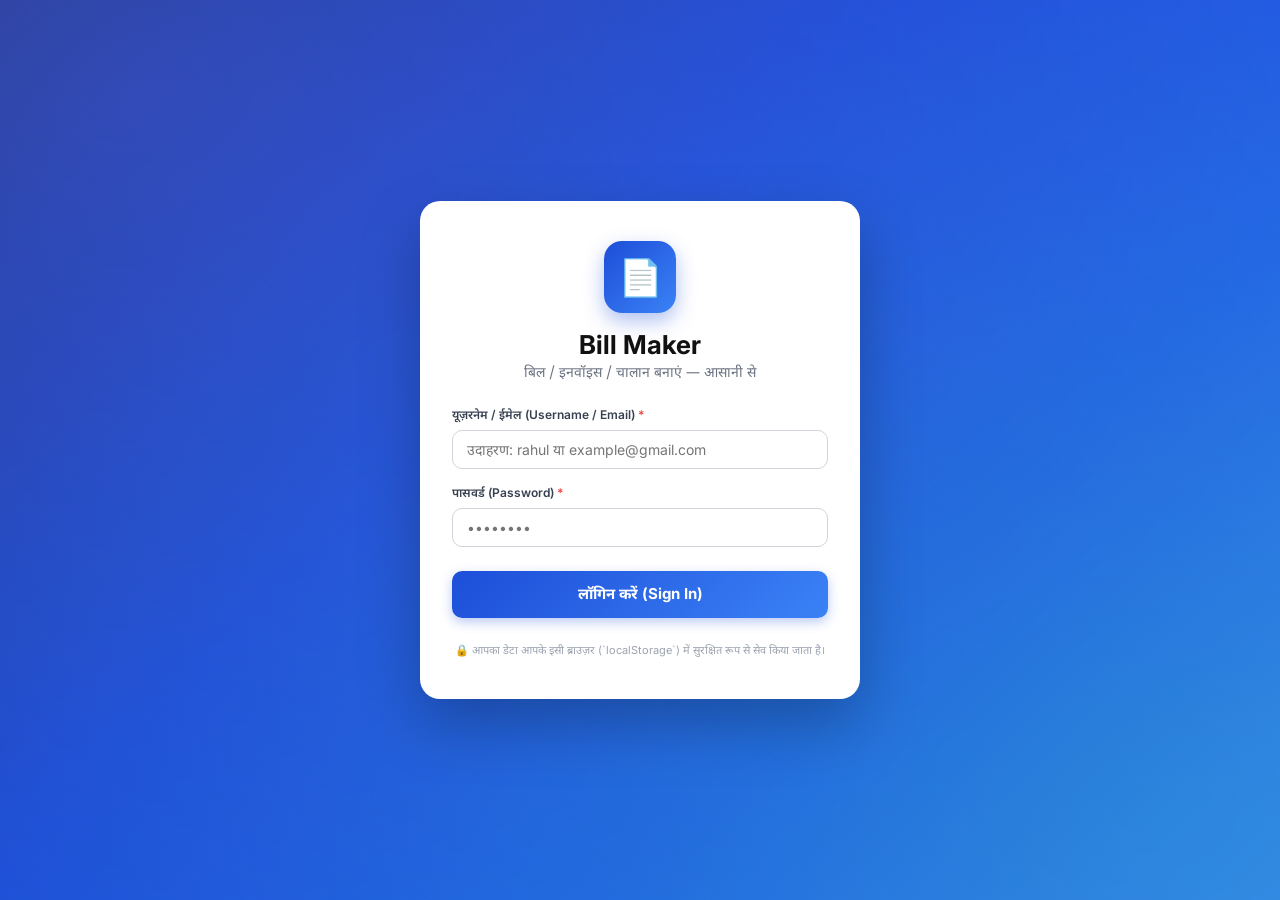
==== index.html @ 34732f7e "Add files via upload" ====
﻿<!DOCTYPE html>
<html lang="hi">
<head>
  <meta charset="UTF-8">
  <meta name="viewport" content="width=device-width, initial-scale=1.0">
  <title>Bill Maker - बिल बनाएं</title>
  <link rel="preconnect" href="https://fonts.googleapis.com">
  <link rel="preconnect" href="https://fonts.gstatic.com" crossorigin>
  <link href="https://fonts.googleapis.com/css2?family=Noto+Sans+Devanagari:wght@400;500;600;700&family=Inter:wght@400;500;600;700&display=swap" rel="stylesheet">
  <link rel="stylesheet" href="style.css">
  <style id="dynamicTemplatesCss"></style>
  <!-- Local Authentication Mode -->
</head>
<body>

  <!-- Auth loading screen (shown while checking login state) -->
  <div id="authOverlay" style="position:fixed;inset:0;background:#fff;display:flex;flex-direction:column;align-items:center;justify-content:center;z-index:9999;gap:16px">
    <div style="font-size:48px">📄</div>
    <div style="font-size:18px;font-weight:700;color:#1d4ed8">Bill Maker</div>
    <div style="width:36px;height:36px;border:3px solid #bfdbfe;border-top-color:#1d4ed8;border-radius:50%;animation:spin 0.8s linear infinite"></div>
    <div style="font-size:13px;color:#6b7280">लोगिन जाँच हो रही है...</div>
    <style>@keyframes spin{to{transform:rotate(360deg)}}</style>
  </div>

  <!-- ===== TOP HEADER ===== -->
  <header class="app-header">
    <div class="header-left">
      <div class="app-logo">📄</div>
      <div>
        <div class="app-title">Bill Maker</div>
        <div class="app-subtitle">बिल / चालान बनाएं</div>
      </div>
    </div>
    <div class="header-right">
      <!-- User info (hidden until logged in) -->
      <div class="user-info" id="userInfo" style="display:none">
        <div id="userAvatarPlaceholder" style="width: 32px; height: 32px; border-radius: 50%; background: #bfdbfe; color: #1d4ed8; display: flex; align-items: center; justify-content: center; font-weight: 700; font-size: 14px; margin-right: 8px;">👤</div>
        <img class="user-avatar" id="userAvatar" src="" alt="" style="display:none">
        <div class="user-details">
          <div class="user-name" id="userName"></div>
          <div class="user-email" id="userEmail"></div>
        </div>
      </div>
      <!-- Back to Dashboard -->
      <a href="dashboard.html" class="btn-dashboard" style="text-decoration:none; display:inline-flex; align-items:center; gap:6px;">📁 Saved Bills</a>
      <a href="profile.html" class="btn-dashboard" style="text-decoration:none; display:inline-flex; align-items:center; gap:6px;">⚙️ Profile Settings</a>
      <button class="btn-print" id="btnPrint">
        🖨️ Print / प्रिंट करें
      </button>
      <button class="btn-new" id="btnNewBill">
        ➕ New Bill
      </button>
      <button class="btn-logout" id="btnLogout" style="display:none" title="Logout">
        🚪 Logout
      </button>
    </div>
  </header>

  <!-- ===== MAIN LAYOUT ===== -->
  <div class="app-layout">

    <!-- LEFT PANEL: FORM -->
    <div class="form-panel">

      <!-- TAB BUTTONS -->
      <div class="tab-bar">
        <button class="tab-btn active" data-tab="tab-bill">📋 Bill Info</button>
        <button class="tab-btn" data-tab="tab-items">🛒 Items / सामान</button>
        <button class="tab-btn" data-tab="tab-charges">💰 Charges</button>
        <button class="tab-btn" data-tab="tab-history">📁 इतिहास (History)</button>
        <button class="tab-btn" data-tab="tab-settings">⚙️ Settings</button>
        <button class="tab-btn" data-tab="tab-templates">🎨 Templates</button>
      </div>

      <!-- ─── TAB 1: BILL INFO ─── -->
      <div class="tab-content active" id="tab-bill">

        <div class="section-card">
          <div class="section-title">🏪 दुकान / व्यापार की जानकारी <small>(आपकी दुकान)</small></div>
          <div class="field-group">
            <label>दुकान का नाम <span class="req">*</span></label>
            <input type="text" id="profBusinessName" placeholder="जैसे: S.V.K.B. किराना स्टोर">
          </div>
          <div class="field-row">
            <div class="field-group">
              <label>मोबाइल नंबर</label>
              <input type="tel" id="profPhone" placeholder="9876543210">
            </div>
            <div class="field-group">
              <label>GSTIN (वैकल्पिक)</label>
              <input type="text" id="profGSTIN" placeholder="09AAAAA0000A1Z5">
            </div>
          </div>
          <div class="field-group">
            <label>पता</label>
            <input type="text" id="profAddress" placeholder="जैसे: गल्ला मंडी, गोरखपुर">
          </div>
          <div class="field-group">
            <label>शीर्षक (ऊपर छपेगा)</label>
            <input type="text" id="profReligiousHeader" placeholder="जैसे: || श्री गणेशाय नमः ||">
          </div>
        </div>

        <div class="section-card">
          <div class="section-title">🧾 बिल की जानकारी</div>

          <div class="field-row">
            <div class="field-group">
              <label>बिल नंबर</label>
              <input type="text" id="metaInvoiceNo" placeholder="जैसे: 105">
            </div>
            <div class="field-group">
              <label>दिनांक</label>
              <input type="date" id="metaDate">
            </div>
          </div>

          <div class="field-group">
            <label>बिल का प्रकार</label>
            <div class="toggle-group">
              <label class="toggle-opt">
                <input type="radio" name="billType" value="estimate" checked>
                <span>📋 Estimate / पक्का बिल</span>
              </label>
              <label class="toggle-opt">
                <input type="radio" name="billType" value="challan">
                <span>🚚 Challan / चालान</span>
              </label>
            </div>
          </div>

          <div class="field-row">
            <div class="field-group">
              <label>कागज़ का साइज़</label>
              <select id="layoutPageSize">
                <option value="A4">A4 (पूरा पेज)</option>
                <option value="A5-Portrait">A4/2 (आधा पेज / A5)</option>
                <option value="A5-Landscape">A5 आड़ा (Landscape)</option>
              </select>
            </div>
            <div class="field-group">
              <label>गाड़ी / रूट (वैकल्पिक)</label>
              <input type="text" id="metaVehicleInfo" placeholder="जैसे: रामकुमार 407">
            </div>
          </div>
        </div>

        <div class="section-card">
          <div class="section-title">👤 खरीदार की जानकारी</div>
          <div class="field-group">
            <label>दुकान / ग्राहक का नाम <span class="req">*</span></label>
            <input type="text" id="metaReceiverName" placeholder="जैसे: प्रिया किराना स्टोर, देवरी">
          </div>
          <div class="field-group">
            <label>पता</label>
            <input type="text" id="metaReceiverAddress" placeholder="जैसे: देवरी चौराहा, गोरखपुर">
          </div>
        </div>

      </div>

      <!-- ─── TAB 2: ITEMS ─── -->
      <div class="tab-content" id="tab-items">
        <div class="section-card no-pad">
          <div class="items-toolbar">
            <span class="section-title" style="margin:0">🛒 सामान की सूची</span>
            <div style="display:flex;gap:8px">
              <button class="btn-add" id="btnAddRow">+ जोड़ें</button>
              <button class="btn-clear" id="btnClearItems">🗑️ सब हटाएं</button>
            </div>
          </div>

          <!-- Items Table -->
          <div class="items-scroll">
            <table class="items-ctrl-table">
              <thead>
                <tr>
                  <th>#</th>
                  <th>सामान का नाम (Item Name)</th>
                  <th>मात्रा (Qty)</th>
                  <th>यूनिट (Unit)</th>
                  <th>दर / रेट (₹)</th>
                  <th>छूट (Discount)</th>
                  <th>राशि (Amount)</th>
                  <th></th>
                </tr>
              </thead>
              <tbody id="itemsBody">
                <!-- rows here -->
              </tbody>
            </table>
          </div>

          <div class="overflow-alert" id="overflowAlert" style="display:none">
            ⚠️ बहुत सारे items हैं — print करने पर अगले page पर जा सकते हैं।
          </div>
        </div>

        <!-- Live subtotal bar -->
        <div class="live-total-bar">
          <span>कुल योग:</span>
          <strong id="liveSubtotal">₹ 0.00</strong>
        </div>
      </div>

      <!-- ─── TAB 3: CHARGES ─── -->
      <div class="tab-content" id="tab-charges">
        <div class="section-card">
          <div class="section-title">➕ अतिरिक्त खर्च</div>
          <div class="field-row">
            <div class="field-group">
              <label>&#x928;&#x917; (Nag) &mdash; &#x915;&#x93F;&#x924;&#x928;&#x947; &#x928;&#x917;?</label>
              <input type="number" id="calcHammaliNag" min="0" value="0" placeholder="10" step="1" oninput="S.charges.hammaliNag=parseFloat(this.value)||0;recalcAndUpdate()">
            </div>
            <div class="field-group">
              <label>&#x20B9; &#x92A;&#x94D;&#x930;&#x924;&#x93F; &#x928;&#x917; (Rate/Nag)</label>
              <input type="number" id="calcHammaliRate" min="0" value="0" placeholder="5" step="0.5" oninput="S.charges.hammaliRate=parseFloat(this.value)||0;recalcAndUpdate()">
            </div>
          </div>
          <div id="hammaliFormula" style="margin:6px 0 10px;padding:8px 14px;background:linear-gradient(135deg,#fef3c7,#fde68a);border:1.5px solid #f59e0b;border-radius:8px;font-size:13px;font-weight:700;color:#92400e;display:none">
            <span id="hammaliFormulaText">0 nag &times; &#x20B9;0 = &#x20B9;0</span>
            <span style="margin-left:8px;font-size:10px;font-weight:400;color:#78350f">(&#x915;&#x941;&#x932; &#x92E;&#x947;&#x902; &#x91C;&#x941;&#x921;&#x93C;&#x947;&#x917;&#x93E;)</span>
          </div>
          <div class="field-row">
            <div class="field-group">
              <label>&#x92C;&#x94B;&#x930;&#x93E; / &#x92C;&#x94B;&#x930;&#x940; &#x91A;&#x93E;&#x930;&#x94D;&#x91C; (&#x20B9;)</label>
              <input type="number" id="calcBori" min="0" value="0" placeholder="0">
            </div>
            <div class="field-group"></div>
          </div>
          <input type="hidden" id="calcHammali" value="0">
          <div class="field-row">
            <div class="field-group">
              <label>GST (%)</label>
              <select id="calcTaxGST">
                <option value="0">कोई नहीं (0%)</option>
                <option value="5">GST 5%</option>
                <option value="12">GST 12%</option>
                <option value="18">GST 18%</option>
              </select>
            </div>
            <div class="field-group">
              <label>अग्रिम / जमा (₹)</label>
              <input type="number" id="calcAdvance" min="0" value="0" placeholder="0">
            </div>
          </div>
        </div>

        <!-- Summary card -->
        <div class="summary-card">
          <div class="summary-title">📊 हिसाब का सारांश</div>
          <div class="summary-row"><span>सामान का योग</span><span id="sumSubtotal">₹ 0.00</span></div>
          <div class="summary-row" id="sumBoriRow"><span>बोरा चार्ज</span><span id="sumBori">₹ 0.00</span></div>
          <div class="summary-row" id="sumGstRow"><span>GST (<span id="sumGstPct">0</span>%)</span><span id="sumGst">₹ 0.00</span></div>
          <div class="summary-row text-red" id="sumAdvanceRow"><span>(-) अग्रिम</span><span id="sumAdvance">₹ 0.00</span></div>
          <div class="summary-divider"></div>
          <div class="summary-row grand"><span>कुल देय राशि</span><span id="sumNet">₹ 0.00</span></div>
          <!-- Hammali shown separately as note -->
          <div class="summary-row" id="sumHammaliRow" style="color:#d97706;font-weight:600">
            <span>&#x2696;&#xFE0F; &#x939;&#x92E;&#x94D;&#x92E;&#x93E;&#x932;&#x940; (<span id="sumHammaliNag">0</span> nag &times; &#x20B9;<span id="sumHammaliRateDisplay">0</span>)</span>
            <span id="sumHammali">&#x20B9; 0.00</span>
          </div>
        </div>

        <div class="section-card" style="margin-top:16px">
          <div class="section-title">📝 शर्तें व नियम</div>
          <div class="field-group">
            <textarea id="profTerms" rows="3" placeholder="जैसे: पेमेंट 20 दिन में करें। इसके बाद 2% ब्याज लगेगा।"></textarea>
          </div>
        </div>

        <div class="action-btns">
          <button class="btn-export" id="btnExport">💾 Save (JSON)</button>
          <button class="btn-import" id="btnImport">📂 Load (JSON)</button>
          <input type="file" id="importFile" accept=".json" style="display:none">
        </div>
      </div>

      <!-- ─── TAB 4: BILL HISTORY ─── -->
      <div class="tab-content" id="tab-history">
        <div class="section-card" style="padding:0;overflow:hidden">
          <div class="items-toolbar">
            <span class="section-title" style="margin:0">📁 सहेजे गए बिल (Saved Bills)</span>
            <button class="btn-add" id="btnRefreshHistory" style="background:#6b7280">🔄 अपडेट</button>
          </div>
          <!-- Search by shop name -->
          <div style="padding:10px 16px;border-bottom:1px solid #f0f0f0">
            <input type="text" id="historySearch" placeholder="🔍 दुकान का नाम से ढूंढें..." style="width:100%;padding:8px 12px;border:1px solid #e5e7eb;border-radius:8px;font-size:13px">
          </div>
          <!-- Records list -->
          <div id="historyList" style="max-height:500px;overflow-y:auto;padding:8px 0">
            <div class="history-empty" id="historyEmpty">
              <div style="text-align:center;padding:40px 20px;color:#9ca3af">
                <div style="font-size:40px;margin-bottom:12px">📂</div>
                <div style="font-weight:600;margin-bottom:6px">अभी कोई बिल सेव नहीं हुआ</div>
                <div style="font-size:12px">Print करने पर बिल अतओमैटिक सेव होगा</div>
              </div>
            </div>
          </div>
        </div>


      </div>

      <!-- ─── TAB 5: SETTINGS ─── -->
      <div class="tab-content" id="tab-settings">
        <div class="section-card">
          <div class="section-title">⚙️ Application Settings</div>
          <p class="help-text">यहाँ से आप अपना प्रोफाइल सेट करें। यह हर बार auto-load होगा।</p>
          <div class="field-group" style="margin-top:14px">
            <label>अगले बिल का नंबर</label>
            <input type="number" id="settingNextNo" placeholder="1">
          </div>
          <div class="field-group">
            <label>Auto-increment bill number?</label>
            <div class="toggle-group">
              <label class="toggle-opt">
                <input type="radio" name="autoIncr" value="yes" checked>
                <span>✅ हाँ (Auto)</span>
              </label>
              <label class="toggle-opt">
                <input type="radio" name="autoIncr" value="no">
                <span>❌ नहीं (Manual)</span>
              </label>
            </div>
          </div>
        </div>
        <div class="danger-zone">
          <button class="btn-danger" id="btnReset">🗑️ सब Reset करें (Clear All Data)</button>
          <p class="help-text">⚠️ इससे सारा डेटा मिट जाएगा।</p>
        </div>
      </div>

      <!-- ─── TAB 6: TEMPLATES ─── -->
      <div class="tab-content" id="tab-templates">
        <div class="section-card">
          <div class="section-title">🎨 बिल टेम्पलेट चुनें</div>
          <p class="help-text" style="margin-bottom:12px">VYAPAR जैसे template चुनें — प्रिंट में भी यही design आएगी।</p>

          <div class="template-grid" id="templateGrid"></div>
        </div>
      </div>
    </div><!-- end form-panel -->
    <!-- RIGHT PANEL: LIVE PRINT PREVIEW -->
    <div class="preview-panel">
      <div class="preview-label">
        <span class="live-dot"></span>
        Live Preview — <span id="previewSizeLabel">A4</span>
      </div>

      <!-- THE ACTUAL BILL PAPER -->
      <div class="bill-paper size-a4" id="invoicePaper">

        <!-- Religious header -->
        <div class="bill-religious" id="pReligious">|| श्री गणेशाय नमः ||</div>

        <!-- Business header -->
        <div class="bill-header-block">
          <div class="bill-biz-left">
            <div class="bill-biz-name" id="pBizName">S.V.K.B. किराना स्टोर</div>
            <div class="bill-biz-sub" id="pBizSub">Wholesale Kirana Merchants</div>
            <div class="bill-biz-addr" id="pBizAddr">गल्ला मंडी, गोरखपुर</div>
          </div>
          <div class="bill-biz-right">
            <div id="pPhoneBlock"><strong>📞</strong> <span id="pPhone">9876543210</span></div>
            <div id="pGstBlock"><strong>GST:</strong> <span id="pGST">09AAAAA0000A1Z5</span></div>
          </div>
        </div>

        <div class="bill-line-thick"></div>
        <div class="bill-doc-type" id="pDocType">— ESTIMATE / अनुमानित बिल —</div>
        <div class="bill-line"></div>

        <!-- Receiver + bill meta -->
        <div class="bill-meta-grid">
          <div class="bill-receiver">
            <div class="meta-line">
              <span class="mlabel">नाम:</span>
              <span class="mval bold" id="pRecvName">प्रिया किराना स्टोर</span>
            </div>
            <div class="meta-line">
              <span class="mlabel">पता:</span>
              <span class="mval" id="pRecvAddr">देवरी चौराहा, गोरखपुर</span>
            </div>
            <div class="meta-line" id="pVehicleRow">
              <span class="mlabel">गाड़ी:</span>
              <span class="mval" id="pVehicle">रामकुमार 407</span>
            </div>
          </div>
          <div class="bill-billno">
            <div class="meta-line">
              <span class="mlabel" id="pBillNoLabel">बिल नं:</span>
              <span class="mval bold" id="pInvoiceNo">105</span>
            </div>
            <div class="meta-line">
              <span class="mlabel">दिनांक:</span>
              <span class="mval" id="pDate">28/05/2026</span>
            </div>
          </div>
        </div>

        <div class="bill-line"></div>

        <!-- Items table -->
        <table class="bill-items-table" id="pItemsTable">
          <thead>
            <tr>
              <th class="tc" style="width:30px">क्र.</th>
              <th>सामान का विवरण (Item)</th>
              <th class="tr" style="width:80px">मात्रा (Qty)</th>
              <th class="tr" id="thRate" style="width:80px">दर (Rate)</th>
              <th class="tr" id="thDisc" style="width:60px">छूट (Disc.)</th>
              <th class="tr" id="thAmt" style="width:90px">राशि (Amount)</th>
            </tr>
          </thead>
          <tbody id="pItemsBody">
          </tbody>
        </table>

        <!-- Totals + Signature -->
        <div class="bill-footer-grid" id="pTotalsBlock">
          <div class="bill-footer-left">
            <div class="bill-terms-title">शर्तें व नियम:</div>
            <div class="bill-terms-text" id="pTerms">पेमेंट 20 दिन में करें।</div>
            <div class="bill-sign-row">
              <div class="sign-box">
                <div class="sign-line"></div>
                <div class="sign-name">खरीदार के हस्ताक्षर</div>
              </div>
              <div class="sign-box">
                <div class="sign-line"></div>
                <div class="sign-name">कृते: <span id="pBizSignName">S.V.K.B.</span></div>
                <div class="sign-sub">अधिकृत हस्ताक्षर</div>
              </div>
            </div>
          </div>
          <div class="bill-footer-right">
            <table class="bill-totals-tbl">
              <tr>
                <td class="tl">उप योग (Subtotal)</td>
                <td class="tr" id="pSubtotal">₹ 0.00</td>
              </tr>
              <tr id="pBoriRow">
                <td class="tl">बोरा चार्ज</td>
                <td class="tr" id="pBori">₹ 0.00</td>
              </tr>
              <tr id="pGstRow">
                <td class="tl">GST (<span id="pGstPct">0</span>%)</td>
                <td class="tr" id="pGst">₹ 0.00</td>
              </tr>
              <tr id="pAdvanceRow">
                <td class="tl red">(-) अग्रिम</td>
                <td class="tr red" id="pAdvance">₹ 0.00</td>
              </tr>
              <tr id="pHammaliRow">
                <td class="tl" style="color:#b45309;font-weight:600">&#x2696;&#xFE0F; &#x939;&#x92E;&#x94D;&#x92E;&#x93E;&#x932;&#x940; <small>(<span id="pHammaliNag">0</span> nag &times; &#x20B9;<span id="pHammaliRate">0</span>)</small></td>
                <td class="tr" id="pHammali" style="color:#b45309;font-weight:700">&#x20B9; 0.00</td>
              </tr>
              <tr class="grand-row">
                <td class="tl">कुल देय राशि (Net Payable)</td>
                <td class="tr bold" id="pNetTotal">₹ 0.00</td>
              </tr>
              <!-- Hammali shown BELOW grand total as an informational note -->
              
            </table>
          </div>
        </div>

        <!-- Thank you footer -->
        <div class="bill-thankyou">
          ✦ धन्यवाद ! पुनः पधारें ✦
        </div>

      </div><!-- end bill-paper -->
    </div><!-- end preview-panel -->

  </div><!-- end app-layout -->

  <!-- Toast notification -->
  <div id="editorToast" style="
    position:fixed; bottom:28px; left:50%; transform:translateX(-50%) translateY(80px);
    background:#1d4ed8; color:#fff; padding:12px 24px; border-radius:30px;
    font-size:13px; font-weight:600; z-index:9999;
    transition:transform 0.3s ease; box-shadow:0 4px 16px rgba(0,0,0,0.2);
    pointer-events:none;
  "></div>
  <style>
    #editorToast.show { transform: translateX(-50%) translateY(0) !important; }
  </style>

  <script src="app.js"></script>
</body>
</html>
---- style.css ----
/* ===========================
   BILL MAKER — Simplified UI
   =========================== */

@import url('https://fonts.googleapis.com/css2?family=Noto+Sans+Devanagari:wght@400;500;600;700&family=Inter:wght@400;500;600;700&display=swap');

* { box-sizing: border-box; margin: 0; padding: 0; }

body {
  font-family: 'Inter', 'Noto Sans Devanagari', sans-serif;
  background: #f0f2f5;
  color: #1a1a1a;
  font-size: 14px;
  min-height: 100vh;
}

/* ── TOP HEADER ── */
.app-header {
  background: #fff;
  border-bottom: 2px solid #e5e7eb;
  padding: 12px 24px;
  display: flex;
  justify-content: space-between;
  align-items: center;
  position: sticky;
  top: 0;
  z-index: 100;
  box-shadow: 0 2px 8px rgba(0,0,0,0.07);
}

.header-left { display: flex; align-items: center; gap: 12px; }
.app-logo { font-size: 32px; }
.app-title { font-size: 20px; font-weight: 700; color: #1d4ed8; }
.app-subtitle { font-size: 12px; color: #6b7280; margin-top: 1px; }

.header-right { display: flex; gap: 10px; align-items: center; }

.btn-print {
  background: #1d4ed8;
  color: #fff;
  border: none;
  padding: 10px 20px;
  border-radius: 8px;
  font-size: 14px;
  font-weight: 600;
  cursor: pointer;
  transition: background 0.2s;
}
.btn-print:hover { background: #1e40af; }

.btn-new {
  background: #f3f4f6;
  color: #374151;
  border: 1px solid #d1d5db;
  padding: 10px 16px;
  border-radius: 8px;
  font-size: 13px;
  font-weight: 500;
  cursor: pointer;
  transition: all 0.2s;
}
.btn-new:hover { background: #e5e7eb; }

.btn-dashboard {
  background: #f0f4ff;
  color: #1d4ed8;
  border: 1.5px solid #bfdbfe;
  padding: 10px 16px;
  border-radius: 8px;
  font-size: 13px;
  font-weight: 600;
  cursor: pointer;
  transition: all 0.2s;
}
.btn-dashboard:hover { background: #dbeafe; }


/* ── User Info (top-right when logged in) ── */
.user-info {
  display: flex;
  align-items: center;
  gap: 8px;
  background: #f8fafc;
  border: 1px solid #e5e7eb;
  border-radius: 10px;
  padding: 6px 12px;
}
.user-avatar {
  width: 32px;
  height: 32px;
  border-radius: 50%;
  object-fit: cover;
  border: 2px solid #bfdbfe;
}
.user-details { text-align: left; }
.user-name  { font-size: 13px; font-weight: 700; color: #111; line-height: 1.2; }
.user-email { font-size: 10px; color: #6b7280; }

.btn-logout {
  background: #fee2e2;
  color: #b91c1c;
  border: 1px solid #fca5a5;
  padding: 8px 14px;
  border-radius: 8px;
  font-size: 13px;
  font-weight: 600;
  cursor: pointer;
  transition: all 0.2s;
}
.btn-logout:hover { background: #fecaca; }

/* ── MAIN LAYOUT ── */
.app-layout {
  display: grid;
  grid-template-columns: 520px 1fr;
  height: calc(100vh - 65px);
  overflow: hidden;
}

/* ── LEFT FORM PANEL ── */
.form-panel {
  background: #fff;
  border-right: 2px solid #e5e7eb;
  display: flex;
  flex-direction: column;
  overflow: hidden;
}

/* ── TABS ── */
.tab-bar {
  display: flex;
  background: #f8fafc;
  border-bottom: 2px solid #e5e7eb;
  overflow-x: auto;
  flex-shrink: 0;
}

.tab-btn {
  flex: 1;
  padding: 12px 8px;
  border: none;
  background: transparent;
  font-size: 12px;
  font-weight: 500;
  color: #6b7280;
  cursor: pointer;
  white-space: nowrap;
  border-bottom: 3px solid transparent;
  transition: all 0.2s;
}

.tab-btn:hover { background: #f0f2f5; color: #374151; }
.tab-btn.active { color: #1d4ed8; border-bottom-color: #1d4ed8; background: #fff; font-weight: 700; }

/* ── TAB CONTENT ── */
.tab-content { display: none; flex: 1; overflow-y: auto; padding: 16px; flex-direction: column; gap: 14px; }
.tab-content.active { display: flex; }

/* Custom scrollbar */
.tab-content::-webkit-scrollbar { width: 5px; }
.tab-content::-webkit-scrollbar-thumb { background: #d1d5db; border-radius: 4px; }

/* ── CARDS ── */
.section-card {
  border: 1px solid #e5e7eb;
  border-radius: 12px;
  padding: 16px;
  background: #fff;
  box-shadow: 0 1px 4px rgba(0,0,0,0.05);
}
.section-card.no-pad { padding: 0; overflow: hidden; }

.section-title {
  font-size: 13px;
  font-weight: 700;
  color: #374151;
  margin-bottom: 14px;
  display: flex;
  align-items: center;
  gap: 6px;
}
.section-title small { font-weight: 400; color: #9ca3af; font-size: 11px; }

.req { color: #ef4444; }
.help-text { font-size: 12px; color: #9ca3af; line-height: 1.5; }

/* ── FORM FIELDS ── */
.field-group { display: flex; flex-direction: column; gap: 5px; margin-bottom: 10px; }
.field-group:last-child { margin-bottom: 0; }
.field-row { display: grid; grid-template-columns: 1fr 1fr; gap: 10px; }

label {
  font-size: 12px;
  font-weight: 600;
  color: #374151;
}

input[type="text"],
input[type="number"],
input[type="tel"],
input[type="date"],
select,
textarea {
  border: 1.5px solid #d1d5db;
  border-radius: 8px;
  padding: 9px 12px;
  font-size: 13px;
  font-family: inherit;
  color: #111;
  background: #fff;
  outline: none;
  transition: border-color 0.2s, box-shadow 0.2s;
  width: 100%;
}

input:focus, select:focus, textarea:focus {
  border-color: #1d4ed8;
  box-shadow: 0 0 0 3px rgba(29, 78, 216, 0.12);
}

textarea { resize: vertical; }

/* ── TOGGLE GROUP ── */
.toggle-group {
  display: grid;
  grid-template-columns: 1fr 1fr;
  gap: 6px;
}

.toggle-opt { position: relative; cursor: pointer; }
.toggle-opt input { position: absolute; opacity: 0; width: 0; }
.toggle-opt span {
  display: block;
  border: 1.5px solid #d1d5db;
  border-radius: 8px;
  padding: 8px 10px;
  text-align: center;
  font-size: 12px;
  font-weight: 500;
  color: #6b7280;
  transition: all 0.2s;
  background: #f9fafb;
}
.toggle-opt input:checked + span {
  border-color: #1d4ed8;
  background: #eff6ff;
  color: #1d4ed8;
  font-weight: 700;
}

/* ── ITEMS TOOLBAR ── */
.items-toolbar {
  display: flex;
  justify-content: space-between;
  align-items: center;
  padding: 12px 16px;
  border-bottom: 1px solid #e5e7eb;
  background: #f8fafc;
}

.btn-add {
  background: #1d4ed8;
  color: #fff;
  border: none;
  padding: 7px 14px;
  border-radius: 7px;
  font-size: 13px;
  font-weight: 600;
  cursor: pointer;
  transition: background 0.2s;
}
.btn-add:hover { background: #1e40af; }

.btn-clear {
  background: #fee2e2;
  color: #b91c1c;
  border: none;
  padding: 7px 12px;
  border-radius: 7px;
  font-size: 12px;
  font-weight: 500;
  cursor: pointer;
}
.btn-clear:hover { background: #fecaca; }

/* Quick chips */
.chips-area {
  display: flex;
  align-items: center;
  gap: 8px;
  padding: 8px 16px;
  border-bottom: 1px solid #f0f0f0;
  flex-wrap: nowrap;
  overflow-x: auto;
  background: #fffbeb;
}
.chips-label { font-size: 11px; font-weight: 600; color: #92400e; white-space: nowrap; }
.chips-list { display: flex; gap: 6px; flex-wrap: nowrap; }
.chip {
  background: #fef3c7;
  border: 1px solid #fcd34d;
  color: #92400e;
  padding: 4px 10px;
  border-radius: 99px;
  font-size: 11px;
  font-weight: 500;
  white-space: nowrap;
  cursor: pointer;
  transition: all 0.15s;
}
.chip:hover { background: #fde68a; }

/* ── ITEMS CONTROL TABLE ── */
.items-scroll { overflow-x: auto; }
.items-ctrl-table { width: 100%; border-collapse: collapse; font-size: 12px; min-width: 600px; }
.items-ctrl-table th {
  background: #f1f5f9;
  color: #475569;
  font-weight: 600;
  padding: 8px 6px;
  text-align: left;
  border-bottom: 2px solid #e2e8f0;
  white-space: nowrap;
}
.items-ctrl-table td { padding: 5px 4px; border-bottom: 1px solid #f1f5f9; vertical-align: middle; }
.items-ctrl-table input {
  border: 1px solid #e2e8f0 !important;
  border-radius: 5px !important;
  padding: 5px 6px !important;
  font-size: 12px !important;
  height: 30px;
  background: #fff;
  width: 100%;
}
.items-ctrl-table input:focus { border-color: #1d4ed8 !important; box-shadow: none !important; }
.items-ctrl-table .row-amount { font-weight: 700; color: #1d4ed8; padding: 5px 8px; white-space: nowrap; }

.btn-del-row {
  background: none;
  border: none;
  cursor: pointer;
  color: #9ca3af;
  padding: 4px 8px;
  border-radius: 4px;
  font-size: 16px;
  transition: all 0.15s;
}
.btn-del-row:hover { color: #ef4444; background: #fee2e2; }

/* Live total bar */
.live-total-bar {
  background: #eff6ff;
  border: 1px solid #bfdbfe;
  border-radius: 10px;
  padding: 12px 16px;
  display: flex;
  justify-content: space-between;
  align-items: center;
  font-size: 14px;
  color: #1e40af;
  font-weight: 600;
  margin-top: 4px;
}
.live-total-bar strong { font-size: 20px; }

/* Overflow alert */
.overflow-alert {
  background: #fffbeb;
  border: 1px solid #fcd34d;
  color: #92400e;
  font-size: 12px;
  padding: 8px 14px;
  margin: 8px 16px;
  border-radius: 7px;
}

/* ── SUMMARY CARD ── */
.summary-card {
  border: 2px solid #1d4ed8;
  border-radius: 12px;
  padding: 16px;
  background: #eff6ff;
}
.summary-title { font-size: 13px; font-weight: 700; color: #1e3a8a; margin-bottom: 12px; }
.summary-row { display: flex; justify-content: space-between; padding: 5px 0; font-size: 13px; border-bottom: 1px dashed #bfdbfe; }
.summary-row:last-child { border-bottom: none; }
.summary-row.text-red span { color: #b91c1c; }
.summary-divider { border-top: 2px solid #1d4ed8; margin: 8px 0; }
.summary-row.grand { font-size: 16px; font-weight: 700; color: #1e3a8a; }

/* ── ACTION BUTTONS ── */
.action-btns { display: flex; gap: 10px; margin-top: 4px; }
.btn-export, .btn-import {
  flex: 1;
  padding: 10px;
  border-radius: 8px;
  font-size: 13px;
  font-weight: 600;
  cursor: pointer;
  border: 1.5px solid #d1d5db;
  background: #f9fafb;
  color: #374151;
  transition: all 0.2s;
}
.btn-export:hover, .btn-import:hover { background: #e5e7eb; }

/* Danger zone */
.danger-zone {
  border: 1.5px dashed #fca5a5;
  border-radius: 10px;
  padding: 16px;
  background: #fff5f5;
  text-align: center;
}
.btn-danger {
  background: #ef4444;
  color: #fff;
  border: none;
  padding: 10px 20px;
  border-radius: 8px;
  font-size: 13px;
  font-weight: 600;
  cursor: pointer;
  margin-bottom: 8px;
}
.btn-danger:hover { background: #dc2626; }

/* ── RIGHT PREVIEW PANEL ── */
.preview-panel {
  background: #e5e7eb;
  display: flex;
  flex-direction: column;
  align-items: center;
  padding: 20px;
  overflow-y: auto;
  gap: 12px;
}

.preview-label {
  display: flex;
  align-items: center;
  gap: 8px;
  font-size: 12px;
  color: #6b7280;
  font-weight: 500;
  align-self: flex-start;
}
.live-dot {
  width: 8px;
  height: 8px;
  background: #10b981;
  border-radius: 50%;
  box-shadow: 0 0 6px #10b981;
  animation: pulse 1.8s infinite;
}
@keyframes pulse { 0%,100%{opacity:1} 50%{opacity:0.4} }

/* ── THE BILL PAPER ── */
.bill-paper {
  background: #fff;
  box-shadow: 0 4px 24px rgba(0,0,0,0.18);
  font-family: 'Noto Sans Devanagari', 'Inter', serif;
  color: #111;
  transition: all 0.3s ease;
}

.size-a4       { width: 794px; min-height: 1122px; padding: 36px 40px; }
.size-a5-p     { width: 560px; min-height: 794px;  padding: 24px 28px; }
.size-a5-l     { width: 794px; min-height: 560px;  padding: 20px 28px; font-size: 12px; }

/* Bill paper internal components */
.bill-religious {
  text-align: center;
  font-size: 13px;
  font-weight: 600;
  color: #444;
  margin-bottom: 6px;
  letter-spacing: 0.5px;
}

.bill-header-block {
  display: flex;
  justify-content: space-between;
  align-items: flex-start;
  gap: 12px;
}

.bill-biz-left { flex: 1; }
.bill-biz-name {
  font-size: 26px;
  font-weight: 800;
  color: #000;
  line-height: 1.15;
  font-family: 'Noto Sans Devanagari', serif;
}
.bill-biz-sub  { font-size: 12px; color: #555; margin-top: 2px; }
.bill-biz-addr { font-size: 11px; color: #777; margin-top: 2px; }

.bill-biz-right {
  text-align: right;
  font-size: 12px;
  color: #333;
  line-height: 1.8;
  white-space: nowrap;
}

.bill-line-thick { height: 3px; background: #111; margin: 10px 0 4px; }
.bill-line { height: 1px; background: #333; margin: 6px 0; }

.bill-doc-type {
  text-align: center;
  font-size: 13px;
  font-weight: 700;
  letter-spacing: 1.5px;
  color: #111;
  padding: 2px 0;
}

/* Receiver + Bill No */
.bill-meta-grid {
  display: grid;
  grid-template-columns: 1.3fr 1fr;
  gap: 10px;
  margin: 8px 0;
  font-size: 12px;
}
.meta-line {
  display: flex;
  align-items: baseline;
  gap: 5px;
  margin-bottom: 4px;
}
.mlabel { font-weight: 700; color: #555; min-width: 55px; font-size: 11px; }
.mval { color: #111; }
.mval.bold { font-weight: 700; font-size: 13px; color: #000; }

/* Items Table */
.bill-items-table {
  width: 100%;
  border-collapse: collapse;
  font-size: 12px;
  margin: 10px 0;
}
.bill-items-table th {
  border-top: 1.5px solid #111;
  border-bottom: 1.5px solid #111;
  padding: 7px 5px;
  font-weight: 700;
  background: #f5f5f5;
  color: #000;
}
.bill-items-table td {
  padding: 6px 5px;
  border-bottom: 1px solid #ddd;
  color: #222;
}
.bill-items-table tr:last-child td { border-bottom: 1.5px solid #111; }
.bill-items-table .tr { text-align: right; }
.bill-items-table .tc { text-align: center; }
.bill-items-table .amt-cell { font-weight: 700; }

/* Footer: Terms + Totals */
.bill-footer-grid {
  display: grid;
  grid-template-columns: 1fr 260px;
  gap: 20px;
  margin-top: 14px;
  align-items: start;
}

.bill-terms-title { font-size: 11px; font-weight: 700; color: #333; margin-bottom: 3px; }
.bill-terms-text  { font-size: 11px; color: #555; line-height: 1.5; white-space: pre-line; }

.bill-sign-row { display: flex; gap: 20px; margin-top: 24px; }
.sign-box { flex: 1; text-align: center; }
.sign-line { border-bottom: 1px dashed #aaa; margin-top: 30px; margin-bottom: 5px; }
.sign-name { font-size: 11px; font-weight: 600; color: #333; }
.sign-sub  { font-size: 10px; color: #777; }

/* Totals table */
.bill-totals-tbl { width: 100%; border-collapse: collapse; font-size: 12px; }
.bill-totals-tbl td { padding: 5px 6px; }
.bill-totals-tbl .tl { color: #555; font-weight: 500; }
.bill-totals-tbl .tr { text-align: right; font-weight: 600; }
.bill-totals-tbl .red { color: #c00; }
.bill-totals-tbl .bold { font-weight: 700; }
.grand-row td { border-top: 2px double #111; border-bottom: 2px double #111; padding: 8px 6px; background: #f5f5f5; font-size: 14px; font-weight: 700; }

.bill-thankyou {
  text-align: center;
  font-size: 12px;
  color: #555;
  margin-top: 18px;
  letter-spacing: 1px;
  font-weight: 500;
  border-top: 1px dashed #ccc;
  padding-top: 10px;
}

/* Hammali note row — shown below grand total, not part of net */
.hammali-note-row td {
  border-top: 1px dashed #ccc !important;
  padding: 6px 5px !important;
  font-size: 11px;
  color: #7c6a00;
  font-style: italic;
  background: #fffbeb;
}

/* Hammali note in sidebar summary */
.summary-row.hammali-note {
  border-top: 1px dashed #d1a800 !important;
  margin-top: 4px;
  padding-top: 6px;
  font-size: 12px;
  color: #7c6a00;
  font-style: italic;
}
.summary-row.hammali-note small {
  font-size: 10px;
  color: #a0870f;
}

/* ── PRINT STYLES ── */
@media print {
  body { background: #fff; }
  .app-header, .form-panel, .preview-label { display: none !important; }
  .app-layout { display: block !important; height: auto; }
  .preview-panel {
    background: none !important;
    padding: 0 !important;
    display: block !important;
    overflow: visible !important;
  }
  .bill-paper {
    box-shadow: none !important;
    margin: 0 !important;
    width: 100% !important;
    min-height: 0 !important;
  }
  .size-a4 { width: 210mm !important; min-height: 297mm !important; padding: 12mm 14mm !important; }
  .size-a5-p { width: 148mm !important; min-height: 210mm !important; padding: 10mm 12mm !important; }
  .size-a5-l { width: 210mm !important; min-height: 148mm !important; padding: 8mm 10mm !important; }
  tr { page-break-inside: avoid; }

  /* Template print padding fixes — full-width headers need to bleed to paper edges */
  #invoicePaper.tmpl-vyapar .bill-header-block,
  #invoicePaper.tmpl-credit .bill-header-block,
  #invoicePaper.tmpl-dark .bill-header-block,
  #invoicePaper.tmpl-green .bill-header-block { padding: 10px 14mm !important; }

  #invoicePaper.tmpl-vyapar .bill-religious,
  #invoicePaper.tmpl-credit .bill-religious,
  #invoicePaper.tmpl-dark .bill-religious,
  #invoicePaper.tmpl-green .bill-religious { padding: 6px 14mm !important; }
}

/* ── Bill History Cards ── */
.history-bill-card {
  display: flex;
  align-items: center;
  gap: 12px;
  padding: 12px 16px;
  border-bottom: 1px solid #f3f4f6;
  cursor: pointer;
  transition: background 0.15s;
}
.history-bill-card:hover { background: #f0f9ff; }
.history-bill-card:last-child { border-bottom: none; }

.hbc-icon {
  width: 38px;
  height: 38px;
  border-radius: 10px;
  background: #eff6ff;
  display: flex;
  align-items: center;
  justify-content: center;
  font-size: 18px;
  flex-shrink: 0;
}

.hbc-info { flex: 1; min-width: 0; }
.hbc-shop {
  font-size: 13px;
  font-weight: 700;
  color: #111;
  white-space: nowrap;
  overflow: hidden;
  text-overflow: ellipsis;
}
.hbc-meta {
  font-size: 11px;
  color: #6b7280;
  margin-top: 2px;
}

.hbc-amount {
  text-align: right;
  flex-shrink: 0;
}
.hbc-amt-val {
  font-size: 14px;
  font-weight: 700;
  color: #1d4ed8;
}
.hbc-date {
  font-size: 10px;
  color: #9ca3af;
  margin-top: 1px;
}

.history-group-header {
  padding: 8px 16px 4px;
  font-size: 11px;
  font-weight: 700;
  color: #6b7280;
  text-transform: uppercase;
  letter-spacing: 0.8px;
  background: #f8fafc;
  border-bottom: 1px solid #f0f0f0;
}


/* ═══════════════════════════════════════════════════════
   TEMPLATE SELECTOR UI
═══════════════════════════════════════════════════════ */
.template-grid {
  display: grid;
  grid-template-columns: repeat(3, 1fr);
  gap: 10px;
  margin-top: 8px;
}
.tmpl-card {
  border: 2px solid #d1d5db;
  border-radius: 8px;
  overflow: hidden;
  cursor: pointer;
  transition: all 0.2s ease;
  position: relative;
  background: #fff;
}
.tmpl-card:hover {
  border-color: #1d4ed8;
  transform: translateY(-2px);
  box-shadow: 0 5px 14px rgba(29,78,216,0.15);
}
.tmpl-card.tmpl-active {
  border-color: #1d4ed8;
  box-shadow: 0 0 0 3px rgba(29,78,216,0.18);
}
.tmpl-card.tmpl-active::after {
  content: '\2713';
  position: absolute;
  top: 4px; right: 5px;
  background: #1d4ed8;
  color: white;
  width: 16px; height: 16px;
  border-radius: 50%;
  font-size: 9px; font-weight: 900;
  line-height: 16px; text-align: center;
}
.tmpl-preview {
  height: 72px;
  display: flex;
  flex-direction: column;
  overflow: hidden;
}
.tmpl-preview-head {
  padding: 5px 7px 4px;
  display: flex;
  align-items: center;
  gap: 4px;
  font-size: 8px;
  font-weight: 800;
  letter-spacing: 0.3px;
  flex-shrink: 0;
}
.tmpl-preview-body {
  flex: 1;
  padding: 4px 7px 5px;
  display: flex;
  flex-direction: column;
  gap: 3px;
}
.tp-line  { height: 2px; border-radius: 1px; background: #ccc; }
.tp-line.w100 { width:100%; }
.tp-line.w70  { width:70%; }
.tp-line.w50  { width:50%; }
.tp-line.w35  { width:35%; }
.tp-line.thick { height: 3px; }
.tp-table { width:100%; border-top:1.5px solid #ccc; border-bottom:1.5px solid #ccc; padding:2px 0; display:flex; flex-direction:column; gap:2px; }
.tp-tr { display:flex; gap:3px; }
.tp-td { height:2px; border-radius:1px; background:#e0e0e0; flex:1; }
.tmpl-name {
  font-size: 10px;
  font-weight: 700;
  color: #374151;
  text-align: center;
  padding: 4px 3px 3px;
  border-top: 1px solid #e5e7eb;
  background: #f9fafb;
  line-height: 1.2;
}

/* ═══════════════════════════════════════════════════════
   TEMPLATE 1 — VYAPAR CLASSIC (Scales + Grey Bar)
   Based on top-left invoice in image
═══════════════════════════════════════════════════════ */
#invoicePaper.tmpl-1 {
  background: #fff;
  border: 1px solid #ccc;
}
#invoicePaper.tmpl-1 .bill-religious {
  background: #e0e0e0;
  color: #333;
  font-size: 11px;
  padding: 5px 12px;
  margin-bottom: 0;
  letter-spacing: 0.5px;
  border-bottom: 1px solid #bbb;
  display: flex;
  align-items: center;
  gap: 6px;
}
#invoicePaper.tmpl-1 .bill-header-block {
  padding: 10px 0 8px;
  border-bottom: 2px solid #555;
}
#invoicePaper.tmpl-1 .bill-biz-name {
  font-size: 22px;
  font-weight: 800;
  color: #111;
  letter-spacing: 0.3px;
}
#invoicePaper.tmpl-1 .bill-biz-sub  { color: #444; font-size: 11px; }
#invoicePaper.tmpl-1 .bill-biz-addr { color: #666; font-size: 11px; }
#invoicePaper.tmpl-1 .bill-biz-right { color: #333; font-size: 11px; }
#invoicePaper.tmpl-1 .bill-line-thick {
  background: #444;
  height: 2px;
  margin: 4px 0 2px;
}
#invoicePaper.tmpl-1 .bill-line { background: #888; height: 1px; }
#invoicePaper.tmpl-1 .bill-doc-type {
  color: #333;
  letter-spacing: 2px;
  font-size: 11px;
  font-weight: 700;
  text-transform: uppercase;
}
#invoicePaper.tmpl-1 .bill-items-table th {
  background: #e8e8e8;
  color: #111;
  border-top: 2px solid #444;
  border-bottom: 2px solid #444;
  font-size: 11px;
  padding: 5px 5px;
}
#invoicePaper.tmpl-1 .bill-items-table td { color: #222; font-size: 12px; }
#invoicePaper.tmpl-1 .grand-row td {
  background: #e8e8e8;
  color: #111;
  border-top: 2px solid #444;
  border-bottom: 2px solid #444;
}
#invoicePaper.tmpl-1 .bill-thankyou {
  border-top: 1px dashed #999;
  color: #555;
  font-style: italic;
}

/* ═══════════════════════════════════════════════════════
   TEMPLATE 2 — SIMPLE RECEIPT (Minimal notepad style)
   Based on top-right small receipt in image
═══════════════════════════════════════════════════════ */
#invoicePaper.tmpl-2 {
  background: #fff;
  border: 1px solid #ddd;
  font-size: 11px;
}
#invoicePaper.tmpl-2 .bill-religious {
  display: none;
}
#invoicePaper.tmpl-2 .bill-header-block {
  border-bottom: 1px solid #111;
  padding: 4px 0 8px;
}
#invoicePaper.tmpl-2 .bill-biz-name {
  font-size: 16px;
  font-weight: 700;
  color: #000;
}
#invoicePaper.tmpl-2 .bill-biz-sub  { font-size: 10px; color: #555; }
#invoicePaper.tmpl-2 .bill-biz-addr { font-size: 10px; color: #666; }
#invoicePaper.tmpl-2 .bill-biz-right { font-size: 10px; color: #444; }
#invoicePaper.tmpl-2 .bill-line-thick { background: #111; height: 1.5px; }
#invoicePaper.tmpl-2 .bill-line { background: #ccc; height: 1px; }
#invoicePaper.tmpl-2 .bill-doc-type {
  font-size: 10px;
  color: #444;
  letter-spacing: 1px;
  font-weight: 600;
}
#invoicePaper.tmpl-2 .bill-items-table {
  font-size: 10px;
}
#invoicePaper.tmpl-2 .bill-items-table th {
  background: #f5f5f5;
  color: #222;
  border-top: 1px solid #111;
  border-bottom: 1px solid #111;
  padding: 4px 4px;
  font-size: 10px;
}
#invoicePaper.tmpl-2 .bill-items-table td {
  padding: 4px 4px;
  font-size: 10px;
  border-bottom: 1px dashed #ddd;
  color: #222;
}
#invoicePaper.tmpl-2 .grand-row td {
  background: #f0f0f0;
  border-top: 1px solid #111;
  border-bottom: 1px solid #111;
  font-size: 12px;
}
#invoicePaper.tmpl-2 .bill-thankyou {
  border-top: 1px dashed #bbb;
  font-size: 10px;
  color: #666;
}
#invoicePaper.tmpl-2 .bill-footer-grid { grid-template-columns: 1fr 220px; }

/* ═══════════════════════════════════════════════════════
   TEMPLATE 3 — BOLD BLACK VYAPAR (Dark solid header)
   Based on middle-left bold invoice in image
═══════════════════════════════════════════════════════ */
#invoicePaper.tmpl-3 .bill-religious {
  background: #111;
  color: #ddd;
  font-size: 10px;
  padding: 4px 12px;
  margin-bottom: 0;
  letter-spacing: 1.5px;
  text-transform: uppercase;
}
#invoicePaper.tmpl-3 .bill-header-block {
  background: #111;
  padding: 10px 0 12px;
}
#invoicePaper.tmpl-3 .bill-biz-name {
  font-size: 26px;
  font-weight: 900;
  color: #fff;
  letter-spacing: 1px;
}
#invoicePaper.tmpl-3 .bill-biz-sub  { color: rgba(255,255,255,0.7); font-size: 11px; }
#invoicePaper.tmpl-3 .bill-biz-addr { color: rgba(255,255,255,0.55); font-size: 11px; }
#invoicePaper.tmpl-3 .bill-biz-right { color: rgba(255,255,255,0.8); font-size: 11px; }
#invoicePaper.tmpl-3 .bill-line-thick {
  background: #111;
  height: 4px;
  margin: 0 0 6px;
}
#invoicePaper.tmpl-3 .bill-line { background: #555; height: 1px; }
#invoicePaper.tmpl-3 .bill-doc-type {
  color: #111;
  letter-spacing: 2px;
  font-size: 11px;
  font-weight: 700;
  text-transform: uppercase;
}
#invoicePaper.tmpl-3 .bill-items-table th {
  background: #f0f0f0;
  color: #111;
  border-top: 2px solid #111;
  border-bottom: 2px solid #111;
}
#invoicePaper.tmpl-3 .bill-items-table td { color: #222; }
#invoicePaper.tmpl-3 .grand-row td {
  background: #111;
  color: #fff;
  border-top: 2px solid #111;
  border-bottom: 2px solid #111;
}
#invoicePaper.tmpl-3 .bill-thankyou {
  border-top: 2px solid #111;
  color: #333;
  font-weight: 600;
}

/* ═══════════════════════════════════════════════════════
   TEMPLATE 4 — SERVICE INCOME (Cursive elegant)
   Based on middle-center cursive invoice in image
═══════════════════════════════════════════════════════ */
#invoicePaper.tmpl-4 {
  background: #fff;
}
#invoicePaper.tmpl-4 .bill-religious {
  text-align: center;
  font-style: italic;
  color: #5a4a3a;
  font-size: 12px;
  font-family: Georgia, 'Times New Roman', serif;
  letter-spacing: 0.5px;
  margin-bottom: 4px;
}
#invoicePaper.tmpl-4 .bill-header-block {
  border-bottom: none;
  padding: 0 0 4px;
}
#invoicePaper.tmpl-4 .bill-biz-name {
  font-family: Georgia, 'Times New Roman', serif;
  font-size: 28px;
  font-weight: 700;
  color: #1a1a1a;
  font-style: italic;
  letter-spacing: 0.5px;
}
#invoicePaper.tmpl-4 .bill-biz-sub  {
  font-style: italic;
  color: #666;
  font-family: Georgia, serif;
  font-size: 12px;
}
#invoicePaper.tmpl-4 .bill-biz-addr { color: #888; font-size: 11px; }
#invoicePaper.tmpl-4 .bill-biz-right { color: #555; font-size: 11px; }
#invoicePaper.tmpl-4 .bill-line-thick {
  height: 1px;
  background: #333;
  margin: 8px 0 2px;
  position: relative;
}
#invoicePaper.tmpl-4 .bill-line {
  height: 1px;
  background: #aaa;
}
#invoicePaper.tmpl-4 .bill-doc-type {
  font-family: Georgia, serif;
  font-style: italic;
  font-size: 14px;
  color: #333;
  letter-spacing: 1px;
  font-weight: 400;
}
#invoicePaper.tmpl-4 .bill-items-table th {
  background: #f7f7f7;
  color: #222;
  border-top: 1.5px solid #333;
  border-bottom: 1.5px solid #333;
  font-family: Georgia, serif;
  font-size: 11px;
}
#invoicePaper.tmpl-4 .bill-items-table td {
  color: #333;
  border-bottom: 1px dashed #ccc;
}
#invoicePaper.tmpl-4 .grand-row td {
  background: #f0f0f0;
  color: #111;
  border-top: 1.5px solid #333;
  border-bottom: 1.5px solid #333;
  font-family: Georgia, serif;
}
#invoicePaper.tmpl-4 .bill-thankyou {
  font-family: Georgia, serif;
  font-style: italic;
  color: #888;
  border-top: 1px solid #bbb;
}

/* ═══════════════════════════════════════════════════════
   TEMPLATE 5 — CREDIT NOTE (Red accent border)
   Based on middle-right VYAPAR Credit Note in image
═══════════════════════════════════════════════════════ */
#invoicePaper.tmpl-5 {
  background: #fff;
  border: 1.5px solid #c0392b;
}
#invoicePaper.tmpl-5 .bill-religious {
  background: #c0392b;
  color: #fff;
  font-size: 10px;
  padding: 4px 12px;
  margin-bottom: 0;
  letter-spacing: 1px;
}
#invoicePaper.tmpl-5 .bill-header-block {
  padding: 10px 0 8px;
}
#invoicePaper.tmpl-5 .bill-biz-name {
  font-size: 24px;
  font-weight: 900;
  color: #111;
  letter-spacing: 0.5px;
}
#invoicePaper.tmpl-5 .bill-biz-sub  { color: #555; font-size: 11px; }
#invoicePaper.tmpl-5 .bill-biz-addr { color: #777; font-size: 11px; }
#invoicePaper.tmpl-5 .bill-biz-right { color: #444; font-size: 11px; }
#invoicePaper.tmpl-5 .bill-line-thick {
  background: #c0392b;
  height: 3px;
  margin: 4px 0 2px;
}
#invoicePaper.tmpl-5 .bill-line { background: #e57373; height: 1px; }
#invoicePaper.tmpl-5 .bill-doc-type {
  color: #c0392b;
  letter-spacing: 2.5px;
  font-size: 12px;
  font-weight: 800;
  text-transform: uppercase;
}
#invoicePaper.tmpl-5 .bill-items-table th {
  background: #ffeaea;
  color: #c0392b;
  border-top: 2px solid #c0392b;
  border-bottom: 2px solid #c0392b;
}
#invoicePaper.tmpl-5 .bill-items-table td {
  color: #222;
  border-bottom: 1px solid #f5c6c6;
}
#invoicePaper.tmpl-5 .grand-row td {
  background: #ffeaea;
  color: #c0392b;
  border-top: 2px solid #c0392b;
  border-bottom: 2px solid #c0392b;
}
#invoicePaper.tmpl-5 .bill-thankyou {
  border-top: 1px dashed #e57373;
  color: #c0392b;
  font-style: italic;
}

/* ═══════════════════════════════════════════════════════
   TEMPLATE 6 — WHOLESALE A4/2 (Blue bold, compact)
   Based on bottom-right small "A4/2 Wholesale Receipt"
═══════════════════════════════════════════════════════ */
#invoicePaper.tmpl-6 {
  background: #fff;
  border: 1.5px solid #1a56db;
}
#invoicePaper.tmpl-6 .bill-religious {
  background: #1a56db;
  color: #fff;
  font-size: 9px;
  padding: 3px 12px;
  margin-bottom: 0;
  letter-spacing: 2px;
  text-transform: uppercase;
  text-align: center;
}
#invoicePaper.tmpl-6 .bill-header-block {
  padding: 8px 0 6px;
  border-bottom: 3px solid #1a56db;
}
#invoicePaper.tmpl-6 .bill-biz-name {
  font-size: 28px;
  font-weight: 900;
  color: #1a56db;
  letter-spacing: 2px;
  text-transform: uppercase;
}
#invoicePaper.tmpl-6 .bill-biz-sub  { color: #555; font-size: 11px; }
#invoicePaper.tmpl-6 .bill-biz-addr { color: #777; font-size: 11px; }
#invoicePaper.tmpl-6 .bill-biz-right { color: #333; font-size: 11px; }
#invoicePaper.tmpl-6 .bill-line-thick {
  background: #1a56db;
  height: 3px;
  margin: 4px 0 2px;
}
#invoicePaper.tmpl-6 .bill-line { background: #93c5fd; height: 1.5px; }
#invoicePaper.tmpl-6 .bill-doc-type {
  color: #1a56db;
  letter-spacing: 2px;
  font-size: 11px;
  font-weight: 800;
  text-transform: uppercase;
}
#invoicePaper.tmpl-6 .bill-items-table th {
  background: #dbeafe;
  color: #1a56db;
  border-top: 2px solid #1a56db;
  border-bottom: 2px solid #1a56db;
  font-size: 11px;
}
#invoicePaper.tmpl-6 .bill-items-table td {
  color: #1e3a8a;
  border-bottom: 1px solid #bfdbfe;
  font-size: 12px;
}
#invoicePaper.tmpl-6 .grand-row td {
  background: #1a56db;
  color: #fff;
  border-top: 2px solid #1a56db;
  border-bottom: 2px solid #1a56db;
}
#invoicePaper.tmpl-6 .bill-thankyou {
  border-top: 2px solid #1a56db;
  color: #1a56db;
  font-weight: 700;
}

/* ═══════════════════════════════════════════════════════
   TEMPLATE 7 — GREY LEDGER (Side fields, clean grey)
   Based on bottom-left grey VYAPAR invoice in image
═══════════════════════════════════════════════════════ */
#invoicePaper.tmpl-7 {
  background: #fafafa;
  border: 1px solid #bbb;
}
#invoicePaper.tmpl-7 .bill-religious {
  background: #9e9e9e;
  color: #fff;
  font-size: 10px;
  padding: 4px 12px;
  margin-bottom: 0;
  letter-spacing: 1px;
  text-transform: uppercase;
  text-align: center;
}
#invoicePaper.tmpl-7 .bill-header-block {
  background: #eeeeee;
  padding: 10px 0 10px;
  border-bottom: 2px solid #777;
}
#invoicePaper.tmpl-7 .bill-biz-name {
  font-size: 22px;
  font-weight: 900;
  color: #222;
  letter-spacing: 0.5px;
}
#invoicePaper.tmpl-7 .bill-biz-sub  { color: #555; font-size: 11px; }
#invoicePaper.tmpl-7 .bill-biz-addr { color: #777; font-size: 11px; }
#invoicePaper.tmpl-7 .bill-biz-right { color: #444; font-size: 11px; }
#invoicePaper.tmpl-7 .bill-line-thick {
  background: #777;
  height: 2px;
  margin: 4px 0 2px;
}
#invoicePaper.tmpl-7 .bill-line { background: #aaa; height: 1px; }
#invoicePaper.tmpl-7 .bill-doc-type {
  color: #555;
  letter-spacing: 2px;
  font-size: 11px;
  font-weight: 700;
  text-transform: uppercase;
}
#invoicePaper.tmpl-7 .bill-items-table th {
  background: #ddd;
  color: #111;
  border-top: 2px solid #777;
  border-bottom: 2px solid #777;
  font-size: 11px;
}
#invoicePaper.tmpl-7 .bill-items-table td {
  color: #333;
  border-bottom: 1px solid #ddd;
  background: #fff;
}
#invoicePaper.tmpl-7 .bill-items-table tr:nth-child(even) td { background: #f5f5f5; }
#invoicePaper.tmpl-7 .grand-row td {
  background: #757575;
  color: #fff;
  border-top: 2px solid #555;
  border-bottom: 2px solid #555;
}
#invoicePaper.tmpl-7 .bill-thankyou {
  border-top: 1px dashed #aaa;
  color: #666;
}

/* ═══════════════════════════════════════════════════════
   TEMPLATE 8 — VINTAGE ORDER (Old paper / beige)
   Based on bottom-center vintage order form in image
═══════════════════════════════════════════════════════ */
#invoicePaper.tmpl-8 {
  background: #fdf8ec;
  border: 1px solid #c9b99a;
}
#invoicePaper.tmpl-8 .bill-religious {
  color: #7a5c2e;
  font-style: italic;
  font-family: Georgia, serif;
  font-size: 12px;
  letter-spacing: 0.5px;
  text-align: center;
  margin-bottom: 4px;
}
#invoicePaper.tmpl-8 .bill-header-block {
  border-bottom: 2px solid #8b6914;
  padding: 4px 0 10px;
}
#invoicePaper.tmpl-8 .bill-biz-name {
  font-family: Georgia, 'Times New Roman', serif;
  font-size: 24px;
  font-weight: 700;
  color: #3d2b1f;
  letter-spacing: 0.5px;
}
#invoicePaper.tmpl-8 .bill-biz-sub  { color: #7a5c2e; font-style: italic; font-size: 11px; font-family: Georgia, serif; }
#invoicePaper.tmpl-8 .bill-biz-addr { color: #9a8a70; font-size: 11px; }
#invoicePaper.tmpl-8 .bill-biz-right { color: #6b5a40; font-size: 11px; }
#invoicePaper.tmpl-8 .bill-line-thick {
  background: #8b6914;
  height: 2px;
  margin: 5px 0 3px;
}
#invoicePaper.tmpl-8 .bill-line { background: #c9b99a; height: 1px; }
#invoicePaper.tmpl-8 .bill-doc-type {
  color: #7a5c2e;
  font-family: Georgia, serif;
  font-style: italic;
  font-size: 13px;
  letter-spacing: 2px;
  font-weight: 400;
}
#invoicePaper.tmpl-8 .bill-meta-grid { font-family: Georgia, serif; }
#invoicePaper.tmpl-8 .bill-items-table th {
  background: #f5e6c8;
  color: #3d2b1f;
  border-top: 2px solid #8b6914;
  border-bottom: 2px solid #8b6914;
  font-family: Georgia, serif;
  font-size: 11px;
}
#invoicePaper.tmpl-8 .bill-items-table td {
  color: #3d2b1f;
  border-bottom: 1px solid #d4c5a9;
  font-size: 12px;
}
#invoicePaper.tmpl-8 .grand-row td {
  background: #f5e6c8;
  color: #3d2b1f;
  border-top: 2px double #8b6914;
  border-bottom: 2px double #8b6914;
  font-family: Georgia, serif;
}
#invoicePaper.tmpl-8 .bill-thankyou {
  font-family: Georgia, serif;
  font-style: italic;
  color: #8b6914;
  border-top: 1px dashed #c9b99a;
}

/* ═══════════════════════════════════════════════════════
   TEMPLATE 9 — BOLD BLUE VYAPAR (Strong blue, modern)
   Based on bottom-right bold blue invoice in image
═══════════════════════════════════════════════════════ */
#invoicePaper.tmpl-9 {
  background: #fff;
  border: 2px solid #1a56db;
}
#invoicePaper.tmpl-9 .bill-religious {
  background: #1a56db;
  color: #e0eaff;
  font-size: 10px;
  padding: 5px 14px;
  margin-bottom: 0;
  letter-spacing: 2px;
  text-transform: uppercase;
  text-align: center;
}
#invoicePaper.tmpl-9 .bill-header-block {
  background: #1a56db;
  padding: 14px 0 12px;
}
#invoicePaper.tmpl-9 .bill-biz-name {
  font-size: 32px;
  font-weight: 900;
  color: #fff;
  letter-spacing: 3px;
  text-transform: uppercase;
}
#invoicePaper.tmpl-9 .bill-biz-sub  { color: rgba(255,255,255,0.8); font-size: 12px; }
#invoicePaper.tmpl-9 .bill-biz-addr { color: rgba(255,255,255,0.65); font-size: 11px; }
#invoicePaper.tmpl-9 .bill-biz-right { color: rgba(255,255,255,0.85); font-size: 11px; }
#invoicePaper.tmpl-9 .bill-line-thick {
  background: #1340a0;
  height: 4px;
  margin: 0 0 6px;
}
#invoicePaper.tmpl-9 .bill-line { background: #93c5fd; height: 1.5px; }
#invoicePaper.tmpl-9 .bill-doc-type {
  color: #1a56db;
  letter-spacing: 3px;
  font-size: 12px;
  font-weight: 800;
  text-transform: uppercase;
}
#invoicePaper.tmpl-9 .bill-items-table th {
  background: #1a56db;
  color: #fff;
  border-top: none;
  border-bottom: none;
  font-size: 11px;
  padding: 8px 5px;
}
#invoicePaper.tmpl-9 .bill-items-table td {
  color: #1e3a8a;
  border-bottom: 1px solid #bfdbfe;
  font-size: 12px;
}
#invoicePaper.tmpl-9 .grand-row td {
  background: #1340a0;
  color: #fff;
  border-top: 3px solid #1340a0;
  border-bottom: 3px solid #1340a0;
  font-size: 15px;
}
#invoicePaper.tmpl-9 .bill-thankyou {
  border-top: 2px solid #1a56db;
  color: #1a56db;
  font-weight: 700;
  letter-spacing: 1px;
}

/* ── Print fixes for colored-header templates ── */
@media print {
  #invoicePaper.tmpl-3 .bill-header-block,
  #invoicePaper.tmpl-6 .bill-header-block,
  #invoicePaper.tmpl-9 .bill-header-block { -webkit-print-color-adjust: exact; print-color-adjust: exact; }
}

/* ── Bill Card Status and Delete Action Styling ── */
.hbc-actions {
  display: flex;
  align-items: center;
  gap: 8px;
  margin-left: 12px;
  flex-shrink: 0;
}
.btn-status {
  padding: 5px 10px;
  border-radius: 6px;
  font-size: 11px;
  font-weight: 700;
  cursor: pointer;
  border: 1px solid transparent;
  transition: all 0.15s;
  text-transform: uppercase;
}
.btn-status.paid {
  background: #dcfce7;
  color: #15803d;
  border-color: #bbf7d0;
}
.btn-status.paid:hover {
  background: #bbf7d0;
}
.btn-status.unpaid {
  background: #fee2e2;
  color: #991b1b;
  border-color: #fca5a5;
}
.btn-status.unpaid:hover {
  background: #fca5a5;
}
.btn-delete-bill {
  background: none;
  border: none;
  cursor: pointer;
  color: #9ca3af;
  padding: 6px 10px;
  border-radius: 6px;
  font-size: 14px;
  transition: all 0.15s;
  display: flex;
  align-items: center;
  justify-content: center;
}
.btn-delete-bill:hover {
  color: #ef4444;
  background: #fee2e2;
}
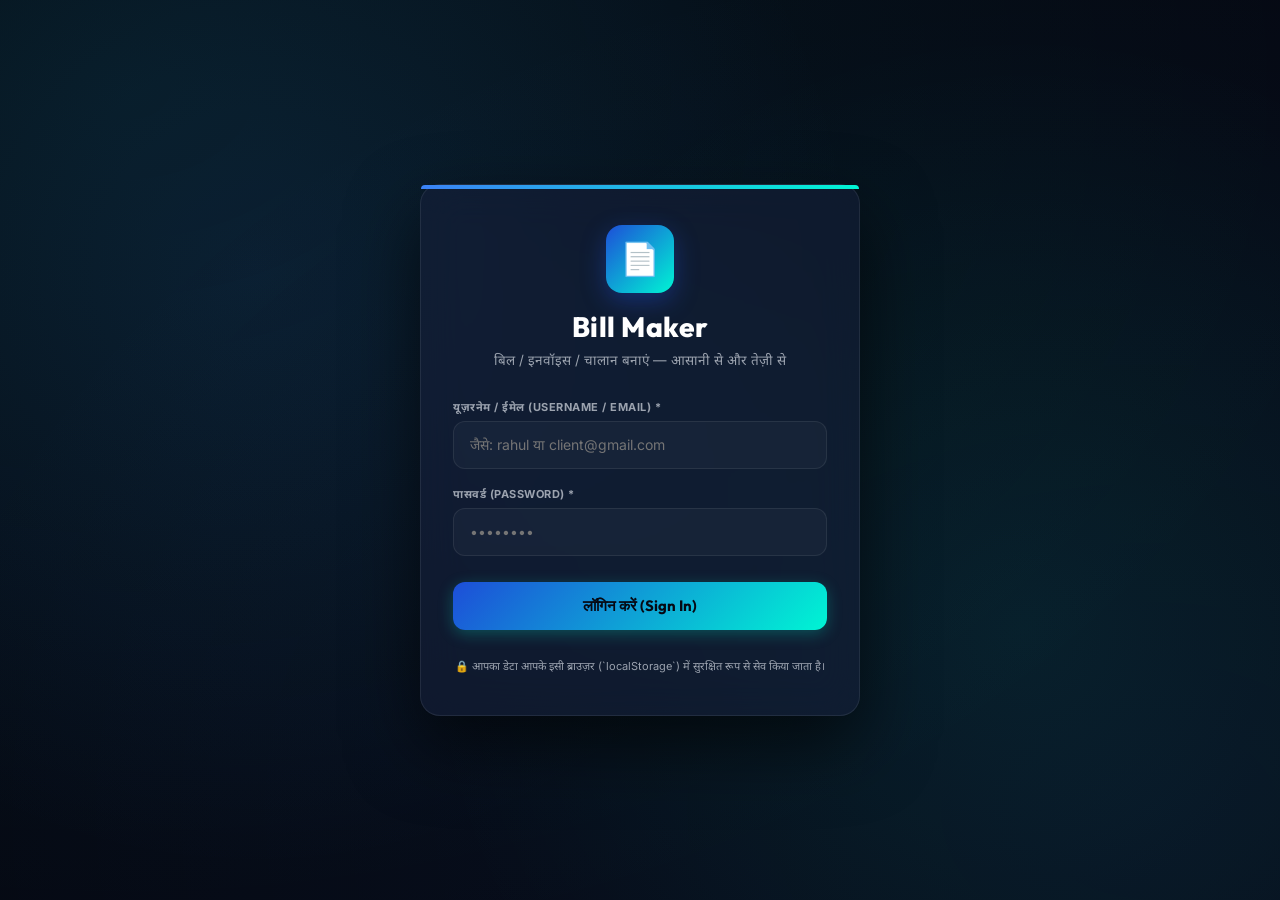
==== commit 6cc61757: "style: premium dark-glass UI/UX & responsive layout redesign" ====
--- a/index.html
+++ b/index.html
@@ -1,493 +1,543 @@
-﻿<!DOCTYPE html>
-<html lang="hi">
-<head>
-  <meta charset="UTF-8">
-  <meta name="viewport" content="width=device-width, initial-scale=1.0">
-  <title>Bill Maker - बिल बनाएं</title>
-  <link rel="preconnect" href="https://fonts.googleapis.com">
-  <link rel="preconnect" href="https://fonts.gstatic.com" crossorigin>
-  <link href="https://fonts.googleapis.com/css2?family=Noto+Sans+Devanagari:wght@400;500;600;700&family=Inter:wght@400;500;600;700&display=swap" rel="stylesheet">
-  <link rel="stylesheet" href="style.css">
-  <style id="dynamicTemplatesCss"></style>
-  <!-- Local Authentication Mode -->
-</head>
-<body>
-
-  <!-- Auth loading screen (shown while checking login state) -->
-  <div id="authOverlay" style="position:fixed;inset:0;background:#fff;display:flex;flex-direction:column;align-items:center;justify-content:center;z-index:9999;gap:16px">
-    <div style="font-size:48px">📄</div>
-    <div style="font-size:18px;font-weight:700;color:#1d4ed8">Bill Maker</div>
-    <div style="width:36px;height:36px;border:3px solid #bfdbfe;border-top-color:#1d4ed8;border-radius:50%;animation:spin 0.8s linear infinite"></div>
-    <div style="font-size:13px;color:#6b7280">लोगिन जाँच हो रही है...</div>
-    <style>@keyframes spin{to{transform:rotate(360deg)}}</style>
-  </div>
-
-  <!-- ===== TOP HEADER ===== -->
-  <header class="app-header">
-    <div class="header-left">
-      <div class="app-logo">📄</div>
-      <div>
-        <div class="app-title">Bill Maker</div>
-        <div class="app-subtitle">बिल / चालान बनाएं</div>
-      </div>
-    </div>
-    <div class="header-right">
-      <!-- User info (hidden until logged in) -->
-      <div class="user-info" id="userInfo" style="display:none">
-        <div id="userAvatarPlaceholder" style="width: 32px; height: 32px; border-radius: 50%; background: #bfdbfe; color: #1d4ed8; display: flex; align-items: center; justify-content: center; font-weight: 700; font-size: 14px; margin-right: 8px;">👤</div>
-        <img class="user-avatar" id="userAvatar" src="" alt="" style="display:none">
-        <div class="user-details">
-          <div class="user-name" id="userName"></div>
-          <div class="user-email" id="userEmail"></div>
-        </div>
-      </div>
-      <!-- Back to Dashboard -->
-      <a href="dashboard.html" class="btn-dashboard" style="text-decoration:none; display:inline-flex; align-items:center; gap:6px;">📁 Saved Bills</a>
-      <a href="profile.html" class="btn-dashboard" style="text-decoration:none; display:inline-flex; align-items:center; gap:6px;">⚙️ Profile Settings</a>
-      <button class="btn-print" id="btnPrint">
-        🖨️ Print / प्रिंट करें
-      </button>
-      <button class="btn-new" id="btnNewBill">
-        ➕ New Bill
-      </button>
-      <button class="btn-logout" id="btnLogout" style="display:none" title="Logout">
-        🚪 Logout
-      </button>
-    </div>
-  </header>
-
-  <!-- ===== MAIN LAYOUT ===== -->
-  <div class="app-layout">
-
-    <!-- LEFT PANEL: FORM -->
-    <div class="form-panel">
-
-      <!-- TAB BUTTONS -->
-      <div class="tab-bar">
-        <button class="tab-btn active" data-tab="tab-bill">📋 Bill Info</button>
-        <button class="tab-btn" data-tab="tab-items">🛒 Items / सामान</button>
-        <button class="tab-btn" data-tab="tab-charges">💰 Charges</button>
-        <button class="tab-btn" data-tab="tab-history">📁 इतिहास (History)</button>
-        <button class="tab-btn" data-tab="tab-settings">⚙️ Settings</button>
-        <button class="tab-btn" data-tab="tab-templates">🎨 Templates</button>
-      </div>
-
-      <!-- ─── TAB 1: BILL INFO ─── -->
-      <div class="tab-content active" id="tab-bill">
-
-        <div class="section-card">
-          <div class="section-title">🏪 दुकान / व्यापार की जानकारी <small>(आपकी दुकान)</small></div>
-          <div class="field-group">
-            <label>दुकान का नाम <span class="req">*</span></label>
-            <input type="text" id="profBusinessName" placeholder="जैसे: S.V.K.B. किराना स्टोर">
-          </div>
-          <div class="field-row">
-            <div class="field-group">
-              <label>मोबाइल नंबर</label>
-              <input type="tel" id="profPhone" placeholder="9876543210">
-            </div>
-            <div class="field-group">
-              <label>GSTIN (वैकल्पिक)</label>
-              <input type="text" id="profGSTIN" placeholder="09AAAAA0000A1Z5">
-            </div>
-          </div>
-          <div class="field-group">
-            <label>पता</label>
-            <input type="text" id="profAddress" placeholder="जैसे: गल्ला मंडी, गोरखपुर">
-          </div>
-          <div class="field-group">
-            <label>शीर्षक (ऊपर छपेगा)</label>
-            <input type="text" id="profReligiousHeader" placeholder="जैसे: || श्री गणेशाय नमः ||">
-          </div>
-        </div>
-
-        <div class="section-card">
-          <div class="section-title">🧾 बिल की जानकारी</div>
-
-          <div class="field-row">
-            <div class="field-group">
-              <label>बिल नंबर</label>
-              <input type="text" id="metaInvoiceNo" placeholder="जैसे: 105">
-            </div>
-            <div class="field-group">
-              <label>दिनांक</label>
-              <input type="date" id="metaDate">
-            </div>
-          </div>
-
-          <div class="field-group">
-            <label>बिल का प्रकार</label>
-            <div class="toggle-group">
-              <label class="toggle-opt">
-                <input type="radio" name="billType" value="estimate" checked>
-                <span>📋 Estimate / पक्का बिल</span>
-              </label>
-              <label class="toggle-opt">
-                <input type="radio" name="billType" value="challan">
-                <span>🚚 Challan / चालान</span>
-              </label>
-            </div>
-          </div>
-
-          <div class="field-row">
-            <div class="field-group">
-              <label>कागज़ का साइज़</label>
-              <select id="layoutPageSize">
-                <option value="A4">A4 (पूरा पेज)</option>
-                <option value="A5-Portrait">A4/2 (आधा पेज / A5)</option>
-                <option value="A5-Landscape">A5 आड़ा (Landscape)</option>
-              </select>
-            </div>
-            <div class="field-group">
-              <label>गाड़ी / रूट (वैकल्पिक)</label>
-              <input type="text" id="metaVehicleInfo" placeholder="जैसे: रामकुमार 407">
-            </div>
-          </div>
-        </div>
-
-        <div class="section-card">
-          <div class="section-title">👤 खरीदार की जानकारी</div>
-          <div class="field-group">
-            <label>दुकान / ग्राहक का नाम <span class="req">*</span></label>
-            <input type="text" id="metaReceiverName" placeholder="जैसे: प्रिया किराना स्टोर, देवरी">
-          </div>
-          <div class="field-group">
-            <label>पता</label>
-            <input type="text" id="metaReceiverAddress" placeholder="जैसे: देवरी चौराहा, गोरखपुर">
-          </div>
-        </div>
-
-      </div>
-
-      <!-- ─── TAB 2: ITEMS ─── -->
-      <div class="tab-content" id="tab-items">
-        <div class="section-card no-pad">
-          <div class="items-toolbar">
-            <span class="section-title" style="margin:0">🛒 सामान की सूची</span>
-            <div style="display:flex;gap:8px">
-              <button class="btn-add" id="btnAddRow">+ जोड़ें</button>
-              <button class="btn-clear" id="btnClearItems">🗑️ सब हटाएं</button>
-            </div>
-          </div>
-
-          <!-- Items Table -->
-          <div class="items-scroll">
-            <table class="items-ctrl-table">
-              <thead>
-                <tr>
-                  <th>#</th>
-                  <th>सामान का नाम (Item Name)</th>
-                  <th>मात्रा (Qty)</th>
-                  <th>यूनिट (Unit)</th>
-                  <th>दर / रेट (₹)</th>
-                  <th>छूट (Discount)</th>
-                  <th>राशि (Amount)</th>
-                  <th></th>
-                </tr>
-              </thead>
-              <tbody id="itemsBody">
-                <!-- rows here -->
-              </tbody>
-            </table>
-          </div>
-
-          <div class="overflow-alert" id="overflowAlert" style="display:none">
-            ⚠️ बहुत सारे items हैं — print करने पर अगले page पर जा सकते हैं।
-          </div>
-        </div>
-
-        <!-- Live subtotal bar -->
-        <div class="live-total-bar">
-          <span>कुल योग:</span>
-          <strong id="liveSubtotal">₹ 0.00</strong>
-        </div>
-      </div>
-
-      <!-- ─── TAB 3: CHARGES ─── -->
-      <div class="tab-content" id="tab-charges">
-        <div class="section-card">
-          <div class="section-title">➕ अतिरिक्त खर्च</div>
-          <div class="field-row">
-            <div class="field-group">
-              <label>&#x928;&#x917; (Nag) &mdash; &#x915;&#x93F;&#x924;&#x928;&#x947; &#x928;&#x917;?</label>
-              <input type="number" id="calcHammaliNag" min="0" value="0" placeholder="10" step="1" oninput="S.charges.hammaliNag=parseFloat(this.value)||0;recalcAndUpdate()">
-            </div>
-            <div class="field-group">
-              <label>&#x20B9; &#x92A;&#x94D;&#x930;&#x924;&#x93F; &#x928;&#x917; (Rate/Nag)</label>
-              <input type="number" id="calcHammaliRate" min="0" value="0" placeholder="5" step="0.5" oninput="S.charges.hammaliRate=parseFloat(this.value)||0;recalcAndUpdate()">
-            </div>
-          </div>
-          <div id="hammaliFormula" style="margin:6px 0 10px;padding:8px 14px;background:linear-gradient(135deg,#fef3c7,#fde68a);border:1.5px solid #f59e0b;border-radius:8px;font-size:13px;font-weight:700;color:#92400e;display:none">
-            <span id="hammaliFormulaText">0 nag &times; &#x20B9;0 = &#x20B9;0</span>
-            <span style="margin-left:8px;font-size:10px;font-weight:400;color:#78350f">(&#x915;&#x941;&#x932; &#x92E;&#x947;&#x902; &#x91C;&#x941;&#x921;&#x93C;&#x947;&#x917;&#x93E;)</span>
-          </div>
-          <div class="field-row">
-            <div class="field-group">
-              <label>&#x92C;&#x94B;&#x930;&#x93E; / &#x92C;&#x94B;&#x930;&#x940; &#x91A;&#x93E;&#x930;&#x94D;&#x91C; (&#x20B9;)</label>
-              <input type="number" id="calcBori" min="0" value="0" placeholder="0">
-            </div>
-            <div class="field-group"></div>
-          </div>
-          <input type="hidden" id="calcHammali" value="0">
-          <div class="field-row">
-            <div class="field-group">
-              <label>GST (%)</label>
-              <select id="calcTaxGST">
-                <option value="0">कोई नहीं (0%)</option>
-                <option value="5">GST 5%</option>
-                <option value="12">GST 12%</option>
-                <option value="18">GST 18%</option>
-              </select>
-            </div>
-            <div class="field-group">
-              <label>अग्रिम / जमा (₹)</label>
-              <input type="number" id="calcAdvance" min="0" value="0" placeholder="0">
-            </div>
-          </div>
-        </div>
-
-        <!-- Summary card -->
-        <div class="summary-card">
-          <div class="summary-title">📊 हिसाब का सारांश</div>
-          <div class="summary-row"><span>सामान का योग</span><span id="sumSubtotal">₹ 0.00</span></div>
-          <div class="summary-row" id="sumBoriRow"><span>बोरा चार्ज</span><span id="sumBori">₹ 0.00</span></div>
-          <div class="summary-row" id="sumGstRow"><span>GST (<span id="sumGstPct">0</span>%)</span><span id="sumGst">₹ 0.00</span></div>
-          <div class="summary-row text-red" id="sumAdvanceRow"><span>(-) अग्रिम</span><span id="sumAdvance">₹ 0.00</span></div>
-          <div class="summary-divider"></div>
-          <div class="summary-row grand"><span>कुल देय राशि</span><span id="sumNet">₹ 0.00</span></div>
-          <!-- Hammali shown separately as note -->
-          <div class="summary-row" id="sumHammaliRow" style="color:#d97706;font-weight:600">
-            <span>&#x2696;&#xFE0F; &#x939;&#x92E;&#x94D;&#x92E;&#x93E;&#x932;&#x940; (<span id="sumHammaliNag">0</span> nag &times; &#x20B9;<span id="sumHammaliRateDisplay">0</span>)</span>
-            <span id="sumHammali">&#x20B9; 0.00</span>
-          </div>
-        </div>
-
-        <div class="section-card" style="margin-top:16px">
-          <div class="section-title">📝 शर्तें व नियम</div>
-          <div class="field-group">
-            <textarea id="profTerms" rows="3" placeholder="जैसे: पेमेंट 20 दिन में करें। इसके बाद 2% ब्याज लगेगा।"></textarea>
-          </div>
-        </div>
-
-        <div class="action-btns">
-          <button class="btn-export" id="btnExport">💾 Save (JSON)</button>
-          <button class="btn-import" id="btnImport">📂 Load (JSON)</button>
-          <input type="file" id="importFile" accept=".json" style="display:none">
-        </div>
-      </div>
-
-      <!-- ─── TAB 4: BILL HISTORY ─── -->
-      <div class="tab-content" id="tab-history">
-        <div class="section-card" style="padding:0;overflow:hidden">
-          <div class="items-toolbar">
-            <span class="section-title" style="margin:0">📁 सहेजे गए बिल (Saved Bills)</span>
-            <button class="btn-add" id="btnRefreshHistory" style="background:#6b7280">🔄 अपडेट</button>
-          </div>
-          <!-- Search by shop name -->
-          <div style="padding:10px 16px;border-bottom:1px solid #f0f0f0">
-            <input type="text" id="historySearch" placeholder="🔍 दुकान का नाम से ढूंढें..." style="width:100%;padding:8px 12px;border:1px solid #e5e7eb;border-radius:8px;font-size:13px">
-          </div>
-          <!-- Records list -->
-          <div id="historyList" style="max-height:500px;overflow-y:auto;padding:8px 0">
-            <div class="history-empty" id="historyEmpty">
-              <div style="text-align:center;padding:40px 20px;color:#9ca3af">
-                <div style="font-size:40px;margin-bottom:12px">📂</div>
-                <div style="font-weight:600;margin-bottom:6px">अभी कोई बिल सेव नहीं हुआ</div>
-                <div style="font-size:12px">Print करने पर बिल अतओमैटिक सेव होगा</div>
-              </div>
-            </div>
-          </div>
-        </div>
-
-
-      </div>
-
-      <!-- ─── TAB 5: SETTINGS ─── -->
-      <div class="tab-content" id="tab-settings">
-        <div class="section-card">
-          <div class="section-title">⚙️ Application Settings</div>
-          <p class="help-text">यहाँ से आप अपना प्रोफाइल सेट करें। यह हर बार auto-load होगा।</p>
-          <div class="field-group" style="margin-top:14px">
-            <label>अगले बिल का नंबर</label>
-            <input type="number" id="settingNextNo" placeholder="1">
-          </div>
-          <div class="field-group">
-            <label>Auto-increment bill number?</label>
-            <div class="toggle-group">
-              <label class="toggle-opt">
-                <input type="radio" name="autoIncr" value="yes" checked>
-                <span>✅ हाँ (Auto)</span>
-              </label>
-              <label class="toggle-opt">
-                <input type="radio" name="autoIncr" value="no">
-                <span>❌ नहीं (Manual)</span>
-              </label>
-            </div>
-          </div>
-        </div>
-        <div class="danger-zone">
-          <button class="btn-danger" id="btnReset">🗑️ सब Reset करें (Clear All Data)</button>
-          <p class="help-text">⚠️ इससे सारा डेटा मिट जाएगा।</p>
-        </div>
-      </div>
-
-      <!-- ─── TAB 6: TEMPLATES ─── -->
-      <div class="tab-content" id="tab-templates">
-        <div class="section-card">
-          <div class="section-title">🎨 बिल टेम्पलेट चुनें</div>
-          <p class="help-text" style="margin-bottom:12px">VYAPAR जैसे template चुनें — प्रिंट में भी यही design आएगी।</p>
-
-          <div class="template-grid" id="templateGrid"></div>
-        </div>
-      </div>
-    </div><!-- end form-panel -->
-    <!-- RIGHT PANEL: LIVE PRINT PREVIEW -->
-    <div class="preview-panel">
-      <div class="preview-label">
-        <span class="live-dot"></span>
-        Live Preview — <span id="previewSizeLabel">A4</span>
-      </div>
-
-      <!-- THE ACTUAL BILL PAPER -->
-      <div class="bill-paper size-a4" id="invoicePaper">
-
-        <!-- Religious header -->
-        <div class="bill-religious" id="pReligious">|| श्री गणेशाय नमः ||</div>
-
-        <!-- Business header -->
-        <div class="bill-header-block">
-          <div class="bill-biz-left">
-            <div class="bill-biz-name" id="pBizName">S.V.K.B. किराना स्टोर</div>
-            <div class="bill-biz-sub" id="pBizSub">Wholesale Kirana Merchants</div>
-            <div class="bill-biz-addr" id="pBizAddr">गल्ला मंडी, गोरखपुर</div>
-          </div>
-          <div class="bill-biz-right">
-            <div id="pPhoneBlock"><strong>📞</strong> <span id="pPhone">9876543210</span></div>
-            <div id="pGstBlock"><strong>GST:</strong> <span id="pGST">09AAAAA0000A1Z5</span></div>
-          </div>
-        </div>
-
-        <div class="bill-line-thick"></div>
-        <div class="bill-doc-type" id="pDocType">— ESTIMATE / अनुमानित बिल —</div>
-        <div class="bill-line"></div>
-
-        <!-- Receiver + bill meta -->
-        <div class="bill-meta-grid">
-          <div class="bill-receiver">
-            <div class="meta-line">
-              <span class="mlabel">नाम:</span>
-              <span class="mval bold" id="pRecvName">प्रिया किराना स्टोर</span>
-            </div>
-            <div class="meta-line">
-              <span class="mlabel">पता:</span>
-              <span class="mval" id="pRecvAddr">देवरी चौराहा, गोरखपुर</span>
-            </div>
-            <div class="meta-line" id="pVehicleRow">
-              <span class="mlabel">गाड़ी:</span>
-              <span class="mval" id="pVehicle">रामकुमार 407</span>
-            </div>
-          </div>
-          <div class="bill-billno">
-            <div class="meta-line">
-              <span class="mlabel" id="pBillNoLabel">बिल नं:</span>
-              <span class="mval bold" id="pInvoiceNo">105</span>
-            </div>
-            <div class="meta-line">
-              <span class="mlabel">दिनांक:</span>
-              <span class="mval" id="pDate">28/05/2026</span>
-            </div>
-          </div>
-        </div>
-
-        <div class="bill-line"></div>
-
-        <!-- Items table -->
-        <table class="bill-items-table" id="pItemsTable">
-          <thead>
-            <tr>
-              <th class="tc" style="width:30px">क्र.</th>
-              <th>सामान का विवरण (Item)</th>
-              <th class="tr" style="width:80px">मात्रा (Qty)</th>
-              <th class="tr" id="thRate" style="width:80px">दर (Rate)</th>
-              <th class="tr" id="thDisc" style="width:60px">छूट (Disc.)</th>
-              <th class="tr" id="thAmt" style="width:90px">राशि (Amount)</th>
-            </tr>
-          </thead>
-          <tbody id="pItemsBody">
-          </tbody>
-        </table>
-
-        <!-- Totals + Signature -->
-        <div class="bill-footer-grid" id="pTotalsBlock">
-          <div class="bill-footer-left">
-            <div class="bill-terms-title">शर्तें व नियम:</div>
-            <div class="bill-terms-text" id="pTerms">पेमेंट 20 दिन में करें।</div>
-            <div class="bill-sign-row">
-              <div class="sign-box">
-                <div class="sign-line"></div>
-                <div class="sign-name">खरीदार के हस्ताक्षर</div>
-              </div>
-              <div class="sign-box">
-                <div class="sign-line"></div>
-                <div class="sign-name">कृते: <span id="pBizSignName">S.V.K.B.</span></div>
-                <div class="sign-sub">अधिकृत हस्ताक्षर</div>
-              </div>
-            </div>
-          </div>
-          <div class="bill-footer-right">
-            <table class="bill-totals-tbl">
-              <tr>
-                <td class="tl">उप योग (Subtotal)</td>
-                <td class="tr" id="pSubtotal">₹ 0.00</td>
-              </tr>
-              <tr id="pBoriRow">
-                <td class="tl">बोरा चार्ज</td>
-                <td class="tr" id="pBori">₹ 0.00</td>
-              </tr>
-              <tr id="pGstRow">
-                <td class="tl">GST (<span id="pGstPct">0</span>%)</td>
-                <td class="tr" id="pGst">₹ 0.00</td>
-              </tr>
-              <tr id="pAdvanceRow">
-                <td class="tl red">(-) अग्रिम</td>
-                <td class="tr red" id="pAdvance">₹ 0.00</td>
-              </tr>
-              <tr id="pHammaliRow">
-                <td class="tl" style="color:#b45309;font-weight:600">&#x2696;&#xFE0F; &#x939;&#x92E;&#x94D;&#x92E;&#x93E;&#x932;&#x940; <small>(<span id="pHammaliNag">0</span> nag &times; &#x20B9;<span id="pHammaliRate">0</span>)</small></td>
-                <td class="tr" id="pHammali" style="color:#b45309;font-weight:700">&#x20B9; 0.00</td>
-              </tr>
-              <tr class="grand-row">
-                <td class="tl">कुल देय राशि (Net Payable)</td>
-                <td class="tr bold" id="pNetTotal">₹ 0.00</td>
-              </tr>
-              <!-- Hammali shown BELOW grand total as an informational note -->
-              
-            </table>
-          </div>
-        </div>
-
-        <!-- Thank you footer -->
-        <div class="bill-thankyou">
-          ✦ धन्यवाद ! पुनः पधारें ✦
-        </div>
-
-      </div><!-- end bill-paper -->
-    </div><!-- end preview-panel -->
-
-  </div><!-- end app-layout -->
-
-  <!-- Toast notification -->
-  <div id="editorToast" style="
-    position:fixed; bottom:28px; left:50%; transform:translateX(-50%) translateY(80px);
-    background:#1d4ed8; color:#fff; padding:12px 24px; border-radius:30px;
-    font-size:13px; font-weight:600; z-index:9999;
-    transition:transform 0.3s ease; box-shadow:0 4px 16px rgba(0,0,0,0.2);
-    pointer-events:none;
-  "></div>
-  <style>
-    #editorToast.show { transform: translateX(-50%) translateY(0) !important; }
-  </style>
-
-  <script src="app.js"></script>
-</body>
-</html>
+<!DOCTYPE html>
+<html lang="hi">
+<head>
+  <meta charset="UTF-8">
+  <meta name="viewport" content="width=device-width, initial-scale=1.0">
+  <title>Bill Maker - बिल बनाएं</title>
+  <link rel="preconnect" href="https://fonts.googleapis.com">
+  <link rel="preconnect" href="https://fonts.gstatic.com" crossorigin>
+  <link href="https://fonts.googleapis.com/css2?family=Outfit:wght@300;400;500;600;700;800&family=Noto+Sans+Devanagari:wght@400;500;600;700&family=Inter:wght@300;400;500;600;700&display=swap" rel="stylesheet">
+  <link rel="stylesheet" href="style.css">
+  <style id="dynamicTemplatesCss"></style>
+  <!-- Local Authentication Mode -->
+</head>
+<body>
+
+  <!-- Auth loading screen (shown while checking login state) -->
+  <div id="authOverlay">
+    <div style="font-size:48px">📄</div>
+    <div style="font-size:18px;font-weight:700;color:#00f5d4">Bill Maker</div>
+    <div class="spinner"></div>
+    <div style="font-size:13px;color:#6b7280">लोगिन जाँच हो रही है...</div>
+  </div>
+
+  <div class="app-container">
+    <!-- Sidebar Overlay for mobile -->
+    <div class="sidebar-overlay" id="sidebarOverlay"></div>
+
+    <!-- ===== PERSISTENT LEFT SIDEBAR ===== -->
+    <aside class="sidebar-nav" id="sidebarNav">
+      <div class="sidebar-brand">
+        <div class="sidebar-logo">📄</div>
+        <div class="sidebar-brand-text">
+          <span class="sidebar-brand-name">Bill Maker</span>
+          <span class="sidebar-brand-sub">SaaS Workspace</span>
+        </div>
+      </div>
+      
+      <ul class="sidebar-menu">
+        <li>
+          <a href="index.html" class="sidebar-menu-link active">
+            <span>📋</span> Workspace
+          </a>
+        </li>
+        <li>
+          <a href="dashboard.html" class="sidebar-menu-link">
+            <span>📁</span> Saved Bills
+          </a>
+        </li>
+        <li>
+          <a href="profile.html" class="sidebar-menu-link">
+            <span>⚙️</span> Profile Settings
+          </a>
+        </li>
+        <li id="adminSidebarLink" style="display:none">
+          <a href="admin.html" class="sidebar-menu-link" style="color:var(--accent-mint)">
+            <span>👑</span> Admin Panel
+          </a>
+        </li>
+      </ul>
+
+      <div class="sidebar-footer">
+        <div class="sidebar-user" id="userInfo" style="display:none">
+          <div class="sidebar-user-avatar" id="userAvatarPlaceholder">👤</div>
+          <img class="sidebar-user-avatar" id="userAvatar" src="" alt="" style="display:none">
+          <div class="sidebar-user-info">
+            <div class="sidebar-user-name" id="userName">—</div>
+            <div class="sidebar-user-email" id="userEmail">—</div>
+          </div>
+        </div>
+        <button class="sidebar-btn-logout" id="btnLogout" style="display:none">
+          🚪 Logout / लॉगआउट
+        </button>
+      </div>
+    </aside>
+
+    <!-- ===== MAIN DISPLAY AREA ===== -->
+    <div class="main-viewport">
+      <!-- Mobile Top bar -->
+      <div class="mobile-top-bar">
+        <button class="mobile-hamburger" id="mobileHamburger">☰</button>
+        <span class="mobile-brand-title">📄 Bill Maker</span>
+        <div class="mobile-actions" style="display:flex; gap:8px;">
+          <button class="btn-new" id="btnNewBillMobile" style="height:36px; padding:0 12px; font-size:12px;">➕ New</button>
+          <button class="btn-print" id="btnPrintMobile" style="height:36px; padding:0 12px; font-size:12px;">🖨️ Print</button>
+        </div>
+      </div>
+
+      <!-- Desktop Local Header -->
+      <header class="workspace-header">
+        <div class="workspace-title">
+          <h2>📋 बिल बनाएं <span class="badge">Workspace</span></h2>
+        </div>
+        <div class="workspace-actions">
+          <button class="btn-new" id="btnNewBill">➕ New Bill</button>
+          <button class="btn-print" id="btnPrint">🖨️ Print / प्रिंट</button>
+        </div>
+      </header>
+
+      <!-- Mobile navigation tabs for form/preview swap -->
+      <div class="mobile-tabs">
+        <div class="mobile-tab-item active" id="mobileTabForm">📋 Edit Form</div>
+        <div class="mobile-tab-item" id="mobileTabPreview">👁️ Live Preview</div>
+      </div>
+
+      <!-- Core Split Layout -->
+      <div class="app-layout show-form" id="appLayout">
+
+        <!-- LEFT PANEL: FORM -->
+        <div class="form-panel">
+
+          <!-- TAB BUTTONS -->
+          <div class="tab-bar">
+        <button class="tab-btn active" data-tab="tab-bill">📋 Bill Info</button>
+        <button class="tab-btn" data-tab="tab-items">🛒 Items / सामान</button>
+        <button class="tab-btn" data-tab="tab-charges">💰 Charges</button>
+        <button class="tab-btn" data-tab="tab-history">📁 इतिहास (History)</button>
+        <button class="tab-btn" data-tab="tab-settings">⚙️ Settings</button>
+        <button class="tab-btn" data-tab="tab-templates">🎨 Templates</button>
+      </div>
+
+      <!-- ─── TAB 1: BILL INFO ─── -->
+      <div class="tab-content active" id="tab-bill">
+
+        <div class="section-card">
+          <div class="section-title">🏪 दुकान / व्यापार की जानकारी <small>(आपकी दुकान)</small></div>
+          <div class="field-group">
+            <label>दुकान का नाम <span class="req">*</span></label>
+            <input type="text" id="profBusinessName" placeholder="जैसे: S.V.K.B. किराना स्टोर">
+          </div>
+          <div class="field-row">
+            <div class="field-group">
+              <label>मोबाइल नंबर</label>
+              <input type="tel" id="profPhone" placeholder="9876543210">
+            </div>
+            <div class="field-group">
+              <label>GSTIN (वैकल्पिक)</label>
+              <input type="text" id="profGSTIN" placeholder="09AAAAA0000A1Z5">
+            </div>
+          </div>
+          <div class="field-group">
+            <label>पता</label>
+            <input type="text" id="profAddress" placeholder="जैसे: गल्ला मंडी, गोरखपुर">
+          </div>
+          <div class="field-group">
+            <label>शीर्षक (ऊपर छपेगा)</label>
+            <input type="text" id="profReligiousHeader" placeholder="जैसे: || श्री गणेशाय नमः ||">
+          </div>
+        </div>
+
+        <div class="section-card">
+          <div class="section-title">🧾 बिल की जानकारी</div>
+
+          <div class="field-row">
+            <div class="field-group">
+              <label>बिल नंबर</label>
+              <input type="text" id="metaInvoiceNo" placeholder="जैसे: 105">
+            </div>
+            <div class="field-group">
+              <label>दिनांक</label>
+              <input type="date" id="metaDate">
+            </div>
+          </div>
+
+          <div class="field-group">
+            <label>बिल का प्रकार</label>
+            <div class="toggle-group">
+              <label class="toggle-opt">
+                <input type="radio" name="billType" value="estimate" checked>
+                <span>📋 Estimate / पक्का बिल</span>
+              </label>
+              <label class="toggle-opt">
+                <input type="radio" name="billType" value="challan">
+                <span>🚚 Challan / चालान</span>
+              </label>
+            </div>
+          </div>
+
+          <div class="field-row">
+            <div class="field-group">
+              <label>कागज़ का साइज़</label>
+              <select id="layoutPageSize">
+                <option value="A4">A4 (पूरा पेज)</option>
+                <option value="A5-Portrait">A4/2 (आधा पेज / A5)</option>
+                <option value="A5-Landscape">A5 आड़ा (Landscape)</option>
+              </select>
+            </div>
+            <div class="field-group">
+              <label>गाड़ी / रूट (वैकल्पिक)</label>
+              <input type="text" id="metaVehicleInfo" placeholder="जैसे: रामकुमार 407">
+            </div>
+          </div>
+        </div>
+
+        <div class="section-card">
+          <div class="section-title">👤 खरीदार की जानकारी</div>
+          <div class="field-group">
+            <label>दुकान / ग्राहक का नाम <span class="req">*</span></label>
+            <input type="text" id="metaReceiverName" placeholder="जैसे: प्रिया किराना स्टोर, देवरी">
+          </div>
+          <div class="field-group">
+            <label>पता</label>
+            <input type="text" id="metaReceiverAddress" placeholder="जैसे: देवरी चौराहा, गोरखपुर">
+          </div>
+        </div>
+
+      </div>
+
+      <!-- ─── TAB 2: ITEMS ─── -->
+      <div class="tab-content" id="tab-items">
+        <div class="section-card no-pad">
+          <div class="items-toolbar">
+            <span class="section-title" style="margin:0">🛒 सामान की सूची</span>
+            <div style="display:flex;gap:8px">
+              <button class="btn-add" id="btnAddRow">+ जोड़ें</button>
+              <button class="btn-clear" id="btnClearItems">🗑️ सब हटाएं</button>
+            </div>
+          </div>
+
+          <!-- Items Table -->
+          <div class="items-scroll">
+            <table class="items-ctrl-table">
+              <thead>
+                <tr>
+                  <th>#</th>
+                  <th>सामान का नाम (Item Name)</th>
+                  <th>मात्रा (Qty)</th>
+                  <th>यूनिट (Unit)</th>
+                  <th>दर / रेट (₹)</th>
+                  <th>छूट (Discount)</th>
+                  <th>राशि (Amount)</th>
+                  <th></th>
+                </tr>
+              </thead>
+              <tbody id="itemsBody">
+                <!-- rows here -->
+              </tbody>
+            </table>
+          </div>
+
+          <div class="overflow-alert" id="overflowAlert" style="display:none">
+            ⚠️ बहुत सारे items हैं — print करने पर अगले page पर जा सकते हैं।
+          </div>
+        </div>
+
+        <!-- Live subtotal bar -->
+        <div class="live-total-bar">
+          <span>कुल योग:</span>
+          <strong id="liveSubtotal">₹ 0.00</strong>
+        </div>
+      </div>
+
+      <!-- ─── TAB 3: CHARGES ─── -->
+      <div class="tab-content" id="tab-charges">
+        <div class="section-card">
+          <div class="section-title">➕ अतिरिक्त खर्च</div>
+          <div class="field-row">
+            <div class="field-group">
+              <label>&#x928;&#x917; (Nag) &mdash; &#x915;&#x93F;&#x924;&#x928;&#x947; &#x928;&#x917;?</label>
+              <input type="number" id="calcHammaliNag" min="0" value="0" placeholder="10" step="1" inputmode="decimal" oninput="S.charges.hammaliNag=parseFloat(this.value)||0;recalcAndUpdate()">
+            </div>
+            <div class="field-group">
+              <label>&#x20B9; &#x92A;&#x94D;&#x930;&#x924;&#x93F; &#x928;&#x917; (Rate/Nag)</label>
+              <input type="number" id="calcHammaliRate" min="0" value="0" placeholder="5" step="0.5" inputmode="decimal" oninput="S.charges.hammaliRate=parseFloat(this.value)||0;recalcAndUpdate()">
+            </div>
+          </div>
+          <div id="hammaliFormula" style="margin:6px 0 10px;padding:8px 14px;background:linear-gradient(135deg,#fef3c7,#fde68a);border:1.5px solid #f59e0b;border-radius:8px;font-size:13px;font-weight:700;color:#92400e;display:none">
+            <span id="hammaliFormulaText">0 nag &times; &#x20B9;0 = &#x20B9;0</span>
+            <span style="margin-left:8px;font-size:10px;font-weight:400;color:#78350f">(&#x915;&#x941;&#x932; &#x92E;&#x947;&#x902; &#x91C;&#x941;&#x921;&#x93C;&#x947;&#x917;&#x93E;)</span>
+          </div>
+          <div class="field-row">
+            <div class="field-group">
+              <label>&#x92C;&#x94B;&#x930;&#x93E; / &#x92C;&#x94B;&#x930;&#x940; &#x91A;&#x93E;&#x930;&#x94D;&#x91C; (&#x20B9;)</label>
+              <input type="number" id="calcBori" min="0" value="0" placeholder="0" inputmode="decimal">
+            </div>
+            <div class="field-group"></div>
+          </div>
+          <input type="hidden" id="calcHammali" value="0">
+          <div class="field-row">
+            <div class="field-group">
+              <label>GST (%)</label>
+              <select id="calcTaxGST">
+                <option value="0">कोई नहीं (0%)</option>
+                <option value="5">GST 5%</option>
+                <option value="12">GST 12%</option>
+                <option value="18">GST 18%</option>
+              </select>
+            </div>
+            <div class="field-group">
+              <label>अग्रिम / जमा (₹)</label>
+              <input type="number" id="calcAdvance" min="0" value="0" placeholder="0" inputmode="decimal">
+            </div>
+          </div>
+        </div>
+
+        <!-- Summary card -->
+        <div class="summary-card">
+          <div class="summary-title">📊 हिसाब का सारांश</div>
+          <div class="summary-row"><span>सामान का योग</span><span id="sumSubtotal">₹ 0.00</span></div>
+          <div class="summary-row" id="sumBoriRow"><span>बोरा चार्ज</span><span id="sumBori">₹ 0.00</span></div>
+          <div class="summary-row" id="sumGstRow"><span>GST (<span id="sumGstPct">0</span>%)</span><span id="sumGst">₹ 0.00</span></div>
+          <div class="summary-row text-red" id="sumAdvanceRow"><span>(-) अग्रिम</span><span id="sumAdvance">₹ 0.00</span></div>
+          <div class="summary-divider"></div>
+          <div class="summary-row grand"><span>कुल देय राशि</span><span id="sumNet">₹ 0.00</span></div>
+          <!-- Hammali shown separately as note -->
+          <div class="summary-row" id="sumHammaliRow" style="color:#d97706;font-weight:600">
+            <span>&#x2696;&#xFE0F; &#x939;&#x92E;&#x94D;&#x92E;&#x93E;&#x932;&#x940; (<span id="sumHammaliNag">0</span> nag &times; &#x20B9;<span id="sumHammaliRateDisplay">0</span>)</span>
+            <span id="sumHammali">&#x20B9; 0.00</span>
+          </div>
+        </div>
+
+        <div class="section-card" style="margin-top:16px">
+          <div class="section-title">📝 शर्तें व नियम</div>
+          <div class="field-group">
+            <textarea id="profTerms" rows="3" placeholder="जैसे: पेमेंट 20 दिन में करें। इसके बाद 2% ब्याज लगेगा।"></textarea>
+          </div>
+        </div>
+
+        <div class="action-btns">
+          <button class="btn-export" id="btnExport">💾 Save (JSON)</button>
+          <button class="btn-import" id="btnImport">📂 Load (JSON)</button>
+          <input type="file" id="importFile" accept=".json" style="display:none">
+        </div>
+      </div>
+
+      <!-- ─── TAB 4: BILL HISTORY ─── -->
+      <div class="tab-content" id="tab-history">
+        <div class="section-card" style="padding:0;overflow:hidden">
+          <div class="items-toolbar">
+            <span class="section-title" style="margin:0">📁 सहेजे गए बिल (Saved Bills)</span>
+            <button class="btn-add" id="btnRefreshHistory" style="background:#6b7280">🔄 अपडेट</button>
+          </div>
+          <!-- Search by shop name -->
+          <div style="padding:10px 16px;border-bottom:1px solid #f0f0f0">
+            <input type="text" id="historySearch" placeholder="🔍 दुकान का नाम से ढूंढें..." style="width:100%;padding:8px 12px;border:1px solid #e5e7eb;border-radius:8px;font-size:13px">
+          </div>
+          <!-- Records list -->
+          <div id="historyList" style="max-height:500px;overflow-y:auto;padding:8px 0">
+            <div class="history-empty" id="historyEmpty">
+              <div style="text-align:center;padding:40px 20px;color:#9ca3af">
+                <div style="font-size:40px;margin-bottom:12px">📂</div>
+                <div style="font-weight:600;margin-bottom:6px">अभी कोई बिल सेव नहीं हुआ</div>
+                <div style="font-size:12px">Print करने पर बिल अतओमैटिक सेव होगा</div>
+              </div>
+            </div>
+          </div>
+        </div>
+
+
+      </div>
+
+      <!-- ─── TAB 5: SETTINGS ─── -->
+      <div class="tab-content" id="tab-settings">
+        <div class="section-card">
+          <div class="section-title">⚙️ Application Settings</div>
+          <p class="help-text">यहाँ से आप अपना प्रोफाइल सेट करें। यह हर बार auto-load होगा।</p>
+          <div class="field-group" style="margin-top:14px">
+            <label>अगले बिल का नंबर</label>
+            <input type="number" id="settingNextNo" placeholder="1">
+          </div>
+          <div class="field-group">
+            <label>Auto-increment bill number?</label>
+            <div class="toggle-group">
+              <label class="toggle-opt">
+                <input type="radio" name="autoIncr" value="yes" checked>
+                <span>✅ हाँ (Auto)</span>
+              </label>
+              <label class="toggle-opt">
+                <input type="radio" name="autoIncr" value="no">
+                <span>❌ नहीं (Manual)</span>
+              </label>
+            </div>
+          </div>
+        </div>
+        <div class="danger-zone">
+          <button class="btn-danger" id="btnReset">🗑️ सब Reset करें (Clear All Data)</button>
+          <p class="help-text">⚠️ इससे सारा डेटा मिट जाएगा।</p>
+        </div>
+      </div>
+
+      <!-- ─── TAB 6: TEMPLATES ─── -->
+      <div class="tab-content" id="tab-templates">
+        <div class="section-card">
+          <div class="section-title">🎨 बिल टेम्पलेट चुनें</div>
+          <p class="help-text" style="margin-bottom:12px">VYAPAR जैसे template चुनें — प्रिंट में भी यही design आएगी।</p>
+
+          <div class="template-grid" id="templateGrid"></div>
+        </div>
+      </div>
+    </div><!-- end form-panel -->
+    <!-- RIGHT PANEL: LIVE PRINT PREVIEW -->
+    <div class="preview-panel">
+      <div class="preview-label">
+        <span class="live-dot"></span>
+        Live Preview — <span id="previewSizeLabel">A4</span>
+      </div>
+
+      <!-- THE ACTUAL BILL PAPER -->
+      <div class="bill-scroll-wrap">
+        <div class="bill-paper size-a4" id="invoicePaper">
+
+        <!-- Religious header -->
+        <div class="bill-religious" id="pReligious">|| श्री गणेशाय नमः ||</div>
+
+        <!-- Business header -->
+        <div class="bill-header-block">
+          <div class="bill-biz-left">
+            <div class="bill-biz-name" id="pBizName">S.V.K.B. किराना स्टोर</div>
+            <div class="bill-biz-sub" id="pBizSub">Wholesale Kirana Merchants</div>
+            <div class="bill-biz-addr" id="pBizAddr">गल्ला मंडी, गोरखपुर</div>
+          </div>
+          <div class="bill-biz-right">
+            <div id="pPhoneBlock"><strong>📞</strong> <span id="pPhone">9876543210</span></div>
+            <div id="pGstBlock"><strong>GST:</strong> <span id="pGST">09AAAAA0000A1Z5</span></div>
+          </div>
+        </div>
+
+        <div class="bill-line-thick"></div>
+        <div class="bill-doc-type" id="pDocType">— ESTIMATE / अनुमानित बिल —</div>
+        <div class="bill-line"></div>
+
+        <!-- Receiver + bill meta -->
+        <div class="bill-meta-grid">
+          <div class="bill-receiver">
+            <div class="meta-line">
+              <span class="mlabel">नाम:</span>
+              <span class="mval bold" id="pRecvName">प्रिया किराना स्टोर</span>
+            </div>
+            <div class="meta-line">
+              <span class="mlabel">पता:</span>
+              <span class="mval" id="pRecvAddr">देवरी चौराहा, गोरखपुर</span>
+            </div>
+            <div class="meta-line" id="pVehicleRow">
+              <span class="mlabel">गाड़ी:</span>
+              <span class="mval" id="pVehicle">रामकुमार 407</span>
+            </div>
+          </div>
+          <div class="bill-billno">
+            <div class="meta-line">
+              <span class="mlabel" id="pBillNoLabel">बिल नं:</span>
+              <span class="mval bold" id="pInvoiceNo">105</span>
+            </div>
+            <div class="meta-line">
+              <span class="mlabel">दिनांक:</span>
+              <span class="mval" id="pDate">28/05/2026</span>
+            </div>
+          </div>
+        </div>
+
+        <div class="bill-line"></div>
+
+        <!-- Items table -->
+        <table class="bill-items-table" id="pItemsTable">
+          <thead>
+            <tr>
+              <th class="tc" style="width:30px">क्र.</th>
+              <th>सामान का विवरण (Item)</th>
+              <th class="tr" style="width:80px">मात्रा (Qty)</th>
+              <th class="tr" id="thRate" style="width:80px">दर (Rate)</th>
+              <th class="tr" id="thDisc" style="width:60px">छूट (Disc.)</th>
+              <th class="tr" id="thAmt" style="width:90px">राशि (Amount)</th>
+            </tr>
+          </thead>
+          <tbody id="pItemsBody">
+          </tbody>
+        </table>
+
+        <!-- Totals + Signature -->
+        <div class="bill-footer-grid" id="pTotalsBlock">
+          <div class="bill-footer-left">
+            <div class="bill-terms-title">शर्तें व नियम:</div>
+            <div class="bill-terms-text" id="pTerms">पेमेंट 20 दिन में करें।</div>
+            <div class="bill-sign-row">
+              <div class="sign-box">
+                <div class="sign-line"></div>
+                <div class="sign-name">खरीदार के हस्ताक्षर</div>
+              </div>
+              <div class="sign-box">
+                <div class="sign-line"></div>
+                <div class="sign-name">कृते: <span id="pBizSignName">S.V.K.B.</span></div>
+                <div class="sign-sub">अधिकृत हस्ताक्षर</div>
+              </div>
+            </div>
+          </div>
+          <div class="bill-footer-right">
+            <table class="bill-totals-tbl">
+              <tr>
+                <td class="tl">उप योग (Subtotal)</td>
+                <td class="tr" id="pSubtotal">₹ 0.00</td>
+              </tr>
+              <tr id="pBoriRow">
+                <td class="tl">बोरा चार्ज</td>
+                <td class="tr" id="pBori">₹ 0.00</td>
+              </tr>
+              <tr id="pGstRow">
+                <td class="tl">GST (<span id="pGstPct">0</span>%)</td>
+                <td class="tr" id="pGst">₹ 0.00</td>
+              </tr>
+              <tr id="pAdvanceRow">
+                <td class="tl red">(-) अग्रिम</td>
+                <td class="tr red" id="pAdvance">₹ 0.00</td>
+              </tr>
+              <tr id="pHammaliRow">
+                <td class="tl" style="color:#b45309;font-weight:600">&#x2696;&#xFE0F; &#x939;&#x92E;&#x94D;&#x92E;&#x93E;&#x932;&#x940; <small>(<span id="pHammaliNag">0</span> nag &times; &#x20B9;<span id="pHammaliRate">0</span>)</small></td>
+                <td class="tr" id="pHammali" style="color:#b45309;font-weight:700">&#x20B9; 0.00</td>
+              </tr>
+              <tr class="grand-row">
+                <td class="tl">कुल देय राशि (Net Payable)</td>
+                <td class="tr bold" id="pNetTotal">₹ 0.00</td>
+              </tr>
+              <!-- Hammali shown BELOW grand total as an informational note -->
+              
+            </table>
+          </div>
+        </div>
+
+        <!-- Thank you footer -->
+        <div class="bill-thankyou">
+          ✦ धन्यवाद ! पुनः पधारें ✦
+        </div>
+
+      </div><!-- end bill-paper -->
+      </div><!-- end bill-scroll-wrap -->
+    </div><!-- end preview-panel -->
+
+  </div><!-- end app-layout -->
+  </div><!-- end main-viewport -->
+  </div><!-- end app-container -->
+
+  <!-- Toast notification -->
+  <div id="editorToast" style="
+    position:fixed; bottom:28px; left:50%; transform:translateX(-50%) translateY(80px);
+    background:#1d4ed8; color:#fff; padding:12px 24px; border-radius:30px;
+    font-size:13px; font-weight:600; z-index:9999;
+    transition:transform 0.3s ease; box-shadow:0 4px 16px rgba(0,0,0,0.2);
+    pointer-events:none;
+  "></div>
+  <style>
+    #editorToast.show { transform: translateX(-50%) translateY(0) !important; }
+  </style>
+
+  <script src="app.js"></script>
+</body>
+</html>
--- a/style.css
+++ b/style.css
@@ -1,198 +1,523 @@
-/* ===========================
-   BILL MAKER — Simplified UI
-   =========================== */
-
-@import url('https://fonts.googleapis.com/css2?family=Noto+Sans+Devanagari:wght@400;500;600;700&family=Inter:wght@400;500;600;700&display=swap');
-
-* { box-sizing: border-box; margin: 0; padding: 0; }
+/* ========================================================
+   BILL MAKER — PREMIUM GLOBAL DESIGN SYSTEM & UX ARCHITECTURE
+   ======================================================== */
+
+@import url('https://fonts.googleapis.com/css2?family=Outfit:wght@300;400;500;600;700;800&family=Inter:wght@300;400;500;600;700;800&family=Noto+Sans+Devanagari:wght@400;500;600;700&display=swap');
+
+:root {
+  /* Color Palette - Premium Dark & Mint Glow */
+  --bg-base: #060913;
+  --bg-panel: rgba(13, 20, 38, 0.45);
+  --bg-card: rgba(22, 32, 59, 0.55);
+  --bg-input: rgba(255, 255, 255, 0.03);
+  --border-color: rgba(255, 255, 255, 0.08);
+  --border-color-focus: #00f5d4;
+  
+  --text-main: #f3f4f6;
+  --text-muted: #9ca3af;
+  --text-white: #ffffff;
+  
+  --accent-mint: #00f5d4;
+  --accent-mint-hover: #00d9bc;
+  --accent-mint-glow: rgba(0, 245, 212, 0.12);
+  --accent-mint-solid: #10b981;
+  --accent-blue: #3b82f6;
+  --accent-blue-hover: #2563eb;
+  --accent-danger: #f43f5e;
+  --accent-danger-hover: #e11d48;
+  --accent-danger-glow: rgba(244, 63, 94, 0.15);
+  --accent-success: #10b981;
+  --accent-warning: #f59e0b;
+  
+  /* Dimensions & Spacing */
+  --sidebar-width: 280px;
+  --header-height: 70px;
+  --radius-sm: 8px;
+  --radius-md: 12px;
+  --radius-lg: 18px;
+  --transition-fast: 0.2s cubic-bezier(0.4, 0, 0.2, 1);
+  --transition-normal: 0.3s cubic-bezier(0.4, 0, 0.2, 1);
+  
+  /* Shadows & Glows */
+  --shadow-sm: 0 2px 8px rgba(0, 0, 0, 0.3);
+  --shadow-md: 0 10px 25px -5px rgba(0, 0, 0, 0.5), 0 8px 10px -6px rgba(0, 0, 0, 0.5);
+  --shadow-lg: 0 25px 50px -12px rgba(0, 0, 0, 0.7);
+  --glow-mint: 0 0 16px var(--accent-mint-glow);
+  --glow-input: 0 0 0 3px rgba(0, 245, 212, 0.18);
+}
+
+/* ── RESET & BASE ── */
+* {
+  box-sizing: border-box;
+  margin: 0;
+  padding: 0;
+}
 
 body {
   font-family: 'Inter', 'Noto Sans Devanagari', sans-serif;
-  background: #f0f2f5;
-  color: #1a1a1a;
+  background-color: var(--bg-base);
+  background-image: 
+    radial-gradient(circle at 10% 20%, rgba(59, 130, 246, 0.08) 0%, transparent 40%),
+    radial-gradient(circle at 90% 80%, rgba(0, 245, 212, 0.06) 0%, transparent 40%);
+  background-attachment: fixed;
+  color: var(--text-main);
   font-size: 14px;
   min-height: 100vh;
-}
-
-/* ── TOP HEADER ── */
-.app-header {
-  background: #fff;
-  border-bottom: 2px solid #e5e7eb;
-  padding: 12px 24px;
-  display: flex;
-  justify-content: space-between;
-  align-items: center;
-  position: sticky;
+  overflow-x: hidden;
+}
+
+/* Custom Scrollbar for Core Panels */
+::-webkit-scrollbar {
+  width: 6px;
+  height: 6px;
+}
+::-webkit-scrollbar-track {
+  background: rgba(255, 255, 255, 0.01);
+}
+::-webkit-scrollbar-thumb {
+  background: rgba(255, 255, 255, 0.12);
+  border-radius: 4px;
+}
+::-webkit-scrollbar-thumb:hover {
+  background: var(--accent-mint);
+}
+
+/* ── AUTH LOADING OVERLAY ── */
+#authOverlay {
+  position: fixed;
+  inset: 0;
+  background: var(--bg-base) !important;
+  display: flex;
+  flex-direction: column;
+  align-items: center;
+  justify-content: center;
+  z-index: 9999;
+  gap: 20px;
+}
+#authOverlay .spinner {
+  width: 48px;
+  height: 48px;
+  border: 4px solid rgba(0, 245, 212, 0.1);
+  border-top-color: var(--accent-mint);
+  border-radius: 50%;
+  animation: spin 0.8s linear infinite;
+}
+@keyframes spin { to { transform: rotate(360deg); } }
+
+/* ── LAYOUT SHELL (Desktop Navigation Sidebar) ── */
+.app-container {
+  display: flex;
+  min-height: 100vh;
+  width: 100%;
+  position: relative;
+}
+
+.sidebar-nav {
+  width: var(--sidebar-width);
+  background: rgba(10, 14, 26, 0.85);
+  backdrop-filter: blur(20px);
+  -webkit-backdrop-filter: blur(20px);
+  border-right: 1px solid var(--border-color);
+  display: flex;
+  flex-direction: column;
+  padding: 30px 20px;
+  position: fixed;
   top: 0;
-  z-index: 100;
-  box-shadow: 0 2px 8px rgba(0,0,0,0.07);
-}
-
-.header-left { display: flex; align-items: center; gap: 12px; }
-.app-logo { font-size: 32px; }
-.app-title { font-size: 20px; font-weight: 700; color: #1d4ed8; }
-.app-subtitle { font-size: 12px; color: #6b7280; margin-top: 1px; }
-
-.header-right { display: flex; gap: 10px; align-items: center; }
-
-.btn-print {
-  background: #1d4ed8;
-  color: #fff;
-  border: none;
-  padding: 10px 20px;
-  border-radius: 8px;
+  bottom: 0;
+  left: 0;
+  z-index: 1000;
+  transition: transform var(--transition-normal);
+}
+
+.sidebar-brand {
+  display: flex;
+  align-items: center;
+  gap: 12px;
+  margin-bottom: 35px;
+  padding-left: 8px;
+}
+.sidebar-logo {
+  font-size: 28px;
+  filter: drop-shadow(0 0 8px rgba(0, 245, 212, 0.4));
+}
+.sidebar-brand-text {
+  display: flex;
+  flex-direction: column;
+}
+.sidebar-brand-name {
+  font-family: 'Outfit', sans-serif;
+  font-size: 18px;
+  font-weight: 800;
+  color: var(--text-white);
+  letter-spacing: 0.5px;
+}
+.sidebar-brand-sub {
+  font-size: 10px;
+  color: var(--accent-mint);
+  font-weight: 700;
+  text-transform: uppercase;
+  letter-spacing: 1px;
+}
+
+.sidebar-menu {
+  list-style: none;
+  display: flex;
+  flex-direction: column;
+  gap: 8px;
+  flex: 1;
+}
+
+.sidebar-menu-link {
+  display: flex;
+  align-items: center;
+  gap: 12px;
+  padding: 12px 16px;
+  border-radius: var(--radius-md);
+  color: var(--text-muted);
   font-size: 14px;
   font-weight: 600;
+  text-decoration: none;
+  transition: all var(--transition-fast);
+  border: 1px solid transparent;
   cursor: pointer;
-  transition: background 0.2s;
-}
-.btn-print:hover { background: #1e40af; }
-
-.btn-new {
-  background: #f3f4f6;
-  color: #374151;
-  border: 1px solid #d1d5db;
-  padding: 10px 16px;
-  border-radius: 8px;
+}
+.sidebar-menu-link:hover {
+  background: rgba(255, 255, 255, 0.03);
+  color: var(--text-white);
+}
+.sidebar-menu-link.active {
+  background: var(--accent-mint-glow);
+  color: var(--accent-mint);
+  border-color: rgba(0, 245, 212, 0.15);
+  box-shadow: var(--glow-mint);
+}
+
+.sidebar-footer {
+  border-top: 1px solid var(--border-color);
+  padding-top: 20px;
+  margin-top: auto;
+}
+
+.sidebar-user {
+  display: flex;
+  align-items: center;
+  gap: 12px;
+  padding: 10px;
+  background: rgba(255, 255, 255, 0.02);
+  border: 1px solid var(--border-color);
+  border-radius: var(--radius-md);
+  margin-bottom: 12px;
+}
+
+.sidebar-user-avatar {
+  width: 36px;
+  height: 36px;
+  border-radius: var(--radius-sm);
+  background: linear-gradient(135deg, var(--accent-blue), var(--accent-mint));
+  display: flex;
+  align-items: center;
+  justify-content: center;
+  font-family: 'Outfit', sans-serif;
+  font-weight: 800;
+  color: var(--bg-base);
+  font-size: 15px;
+  flex-shrink: 0;
+  object-fit: cover;
+  border: 1.5px solid rgba(255,255,255,0.1);
+}
+
+.sidebar-user-info {
+  flex: 1;
+  min-width: 0;
+}
+.sidebar-user-name {
   font-size: 13px;
-  font-weight: 500;
-  cursor: pointer;
-  transition: all 0.2s;
-}
-.btn-new:hover { background: #e5e7eb; }
-
-.btn-dashboard {
-  background: #f0f4ff;
-  color: #1d4ed8;
-  border: 1.5px solid #bfdbfe;
-  padding: 10px 16px;
-  border-radius: 8px;
+  font-weight: 700;
+  color: var(--text-white);
+  white-space: nowrap;
+  overflow: hidden;
+  text-overflow: ellipsis;
+}
+.sidebar-user-email {
+  font-size: 10px;
+  color: var(--text-muted);
+  white-space: nowrap;
+  overflow: hidden;
+  text-overflow: ellipsis;
+}
+
+.sidebar-btn-logout {
+  width: 100%;
+  background: transparent;
+  border: 1px solid rgba(244, 63, 94, 0.2);
+  color: var(--accent-danger);
+  padding: 10px;
+  border-radius: var(--radius-md);
   font-size: 13px;
   font-weight: 600;
   cursor: pointer;
-  transition: all 0.2s;
-}
-.btn-dashboard:hover { background: #dbeafe; }
-
-
-/* ── User Info (top-right when logged in) ── */
-.user-info {
-  display: flex;
-  align-items: center;
+  transition: all var(--transition-fast);
+  display: flex;
+  align-items: center;
+  justify-content: center;
   gap: 8px;
-  background: #f8fafc;
-  border: 1px solid #e5e7eb;
-  border-radius: 10px;
-  padding: 6px 12px;
-}
-.user-avatar {
-  width: 32px;
-  height: 32px;
-  border-radius: 50%;
-  object-fit: cover;
-  border: 2px solid #bfdbfe;
-}
-.user-details { text-align: left; }
-.user-name  { font-size: 13px; font-weight: 700; color: #111; line-height: 1.2; }
-.user-email { font-size: 10px; color: #6b7280; }
-
-.btn-logout {
-  background: #fee2e2;
-  color: #b91c1c;
-  border: 1px solid #fca5a5;
-  padding: 8px 14px;
-  border-radius: 8px;
-  font-size: 13px;
-  font-weight: 600;
+}
+.sidebar-btn-logout:hover {
+  background: var(--accent-danger-glow);
+  border-color: rgba(244, 63, 94, 0.4);
+}
+
+/* Main Display Area */
+.main-viewport {
+  margin-left: var(--sidebar-width);
+  flex: 1;
+  min-width: 0;
+  display: flex;
+  flex-direction: column;
+}
+
+/* Mobile top bar navigation triggers */
+.mobile-top-bar {
+  display: none;
+  background: rgba(10, 14, 26, 0.95);
+  backdrop-filter: blur(10px);
+  border-bottom: 1px solid var(--border-color);
+  padding: 12px 16px;
+  align-items: center;
+  justify-content: space-between;
+  position: sticky;
+  top: 0;
+  z-index: 999;
+}
+.mobile-hamburger {
+  background: transparent;
+  border: none;
+  color: var(--text-main);
+  font-size: 24px;
   cursor: pointer;
-  transition: all 0.2s;
-}
-.btn-logout:hover { background: #fecaca; }
-
-/* ── MAIN LAYOUT ── */
+}
+.mobile-logo {
+  font-size: 24px;
+}
+.mobile-brand-title {
+  font-family: 'Outfit', sans-serif;
+  font-size: 16px;
+  font-weight: 700;
+  color: var(--text-white);
+}
+
+/* Sidebar overlay on mobile */
+.sidebar-overlay {
+  display: none;
+  position: fixed;
+  inset: 0;
+  background: rgba(0, 0, 0, 0.5);
+  backdrop-filter: blur(4px);
+  z-index: 998;
+}
+
+/* Workspace Local Page Header */
+.workspace-header {
+  padding: 24px 32px 12px;
+  display: flex;
+  justify-content: space-between;
+  align-items: center;
+  border-bottom: 1px solid var(--border-color);
+}
+.workspace-title h2 {
+  font-family: 'Outfit', sans-serif;
+  font-size: 24px;
+  font-weight: 800;
+  color: var(--text-white);
+  display: flex;
+  align-items: center;
+  gap: 8px;
+}
+.workspace-title .badge {
+  font-size: 10px;
+  padding: 3px 8px;
+  background: var(--accent-mint-glow);
+  color: var(--accent-mint);
+  border: 1px solid rgba(0, 245, 212, 0.2);
+  border-radius: 20px;
+  text-transform: uppercase;
+  letter-spacing: 0.8px;
+  font-weight: 800;
+}
+.workspace-actions {
+  display: flex;
+  gap: 12px;
+}
+
+/* ── PREMIUM CORE BUTTONS ── */
+.btn-print, .btn-new, .btn-dashboard, .btn-logout, .btn-save, .btn-add, .btn-clear {
+  border-radius: var(--radius-md);
+  font-size: 13.5px;
+  font-weight: 700;
+  cursor: pointer;
+  transition: all var(--transition-fast);
+  display: inline-flex;
+  align-items: center;
+  justify-content: center;
+  gap: 6px;
+  height: 40px;
+  padding: 0 16px;
+  font-family: 'Outfit', sans-serif;
+}
+
+.btn-print {
+  background: linear-gradient(135deg, var(--accent-mint), var(--accent-emerald));
+  color: var(--bg-base);
+  border: none;
+  box-shadow: 0 4px 14px rgba(0, 245, 212, 0.3);
+}
+.btn-print:hover {
+  transform: translateY(-1px);
+  box-shadow: 0 6px 20px rgba(0, 245, 212, 0.45);
+  filter: brightness(1.05);
+}
+
+.btn-new {
+  background: rgba(255, 255, 255, 0.05);
+  color: var(--text-main);
+  border: 1px solid var(--border-color);
+}
+.btn-new:hover {
+  background: rgba(255, 255, 255, 0.1);
+  color: var(--text-white);
+  border-color: rgba(255, 255, 255, 0.25);
+}
+
+/* ── SPLIT WORKSPACE LAYOUT ── */
 .app-layout {
   display: grid;
-  grid-template-columns: 520px 1fr;
-  height: calc(100vh - 65px);
+  grid-template-columns: 540px 1fr;
+  height: calc(100vh - var(--header-height) - 40px);
   overflow: hidden;
-}
-
-/* ── LEFT FORM PANEL ── */
+  flex: 1;
+}
+
+/* Form Panel (Left) */
 .form-panel {
-  background: #fff;
-  border-right: 2px solid #e5e7eb;
+  background: var(--bg-panel);
+  border-right: 1px solid var(--border-color);
   display: flex;
   flex-direction: column;
   overflow: hidden;
 }
 
-/* ── TABS ── */
+/* Form Tabs Menu */
 .tab-bar {
   display: flex;
-  background: #f8fafc;
-  border-bottom: 2px solid #e5e7eb;
+  background: rgba(10, 14, 26, 0.4);
+  border-bottom: 1px solid var(--border-color);
   overflow-x: auto;
   flex-shrink: 0;
 }
-
 .tab-btn {
   flex: 1;
-  padding: 12px 8px;
+  padding: 14px 8px;
   border: none;
   background: transparent;
-  font-size: 12px;
-  font-weight: 500;
-  color: #6b7280;
+  font-size: 11.5px;
+  font-weight: 700;
+  color: var(--text-muted);
   cursor: pointer;
   white-space: nowrap;
   border-bottom: 3px solid transparent;
-  transition: all 0.2s;
-}
-
-.tab-btn:hover { background: #f0f2f5; color: #374151; }
-.tab-btn.active { color: #1d4ed8; border-bottom-color: #1d4ed8; background: #fff; font-weight: 700; }
-
-/* ── TAB CONTENT ── */
-.tab-content { display: none; flex: 1; overflow-y: auto; padding: 16px; flex-direction: column; gap: 14px; }
-.tab-content.active { display: flex; }
-
-/* Custom scrollbar */
-.tab-content::-webkit-scrollbar { width: 5px; }
-.tab-content::-webkit-scrollbar-thumb { background: #d1d5db; border-radius: 4px; }
-
-/* ── CARDS ── */
+  transition: all var(--transition-fast);
+  text-transform: uppercase;
+  letter-spacing: 0.8px;
+}
+.tab-btn:hover {
+  color: var(--text-main);
+  background: rgba(255, 255, 255, 0.02);
+}
+.tab-btn.active {
+  color: var(--accent-mint);
+  border-bottom-color: var(--accent-mint);
+  background: rgba(255, 255, 255, 0.03);
+  text-shadow: 0 0 8px rgba(0, 245, 212, 0.3);
+}
+
+/* Tab Scrollable Contents */
+.tab-content {
+  display: none;
+  flex: 1;
+  overflow-y: auto;
+  padding: 24px;
+  flex-direction: column;
+  gap: 20px;
+}
+.tab-content.active {
+  display: flex;
+}
+
+/* ── PREMIUM UI GLASS CARDS ── */
 .section-card {
-  border: 1px solid #e5e7eb;
-  border-radius: 12px;
-  padding: 16px;
-  background: #fff;
-  box-shadow: 0 1px 4px rgba(0,0,0,0.05);
-}
-.section-card.no-pad { padding: 0; overflow: hidden; }
+  border: 1px solid var(--border-color);
+  border-radius: var(--radius-lg);
+  padding: 20px;
+  background: var(--bg-card);
+  box-shadow: var(--shadow-md);
+  backdrop-filter: blur(12px);
+  -webkit-backdrop-filter: blur(12px);
+  transition: transform var(--transition-fast), border-color var(--transition-fast);
+}
+.section-card:hover {
+  border-color: rgba(255, 255, 255, 0.15);
+}
+.section-card.no-pad {
+  padding: 0;
+  overflow: hidden;
+}
 
 .section-title {
-  font-size: 13px;
-  font-weight: 700;
-  color: #374151;
+  font-family: 'Outfit', sans-serif;
+  font-size: 14px;
+  font-weight: 700;
+  color: var(--text-white);
+  margin-bottom: 16px;
+  display: flex;
+  align-items: center;
+  gap: 8px;
+}
+.section-title small {
+  font-weight: 400;
+  color: var(--text-muted);
+  font-size: 11px;
+}
+.req {
+  color: var(--accent-danger);
+}
+.help-text {
+  font-size: 12px;
+  color: var(--text-muted);
+  line-height: 1.6;
+}
+
+/* ── TOUCH FRIENDLY FORMS ── */
+.field-group {
+  display: flex;
+  flex-direction: column;
+  gap: 6px;
   margin-bottom: 14px;
-  display: flex;
-  align-items: center;
-  gap: 6px;
-}
-.section-title small { font-weight: 400; color: #9ca3af; font-size: 11px; }
-
-.req { color: #ef4444; }
-.help-text { font-size: 12px; color: #9ca3af; line-height: 1.5; }
-
-/* ── FORM FIELDS ── */
-.field-group { display: flex; flex-direction: column; gap: 5px; margin-bottom: 10px; }
-.field-group:last-child { margin-bottom: 0; }
-.field-row { display: grid; grid-template-columns: 1fr 1fr; gap: 10px; }
+}
+.field-group:last-child {
+  margin-bottom: 0;
+}
+.field-row {
+  display: grid;
+  grid-template-columns: 1fr 1fr;
+  gap: 12px;
+}
 
 label {
-  font-size: 12px;
-  font-weight: 600;
-  color: #374151;
+  font-size: 11px;
+  font-weight: 700;
+  color: var(--text-muted);
+  text-transform: uppercase;
+  letter-spacing: 0.5px;
 }
 
 input[type="text"],
@@ -201,498 +526,446 @@
 input[type="date"],
 select,
 textarea {
-  border: 1.5px solid #d1d5db;
-  border-radius: 8px;
-  padding: 9px 12px;
-  font-size: 13px;
+  border: 1.5px solid var(--border-color);
+  border-radius: var(--radius-md);
+  padding: 0 14px;
+  font-size: 13.5px;
   font-family: inherit;
-  color: #111;
-  background: #fff;
+  color: var(--text-white);
+  background: var(--bg-input);
   outline: none;
-  transition: border-color 0.2s, box-shadow 0.2s;
+  transition: all var(--transition-fast);
   width: 100%;
+  height: 48px; /* Touch-optimized min target height */
+}
+
+textarea {
+  height: auto;
+  padding: 12px 14px;
+  resize: vertical;
 }
 
 input:focus, select:focus, textarea:focus {
-  border-color: #1d4ed8;
-  box-shadow: 0 0 0 3px rgba(29, 78, 216, 0.12);
-}
-
-textarea { resize: vertical; }
-
-/* ── TOGGLE GROUP ── */
+  border-color: var(--border-color-focus);
+  box-shadow: var(--glow-input);
+  background: rgba(255, 255, 255, 0.05);
+}
+
+/* Premium styled Select element */
+select {
+  cursor: pointer;
+  appearance: none;
+  background-image: url("data:image/svg+xml;charset=utf-8,%3Csvg xmlns='http://www.w3.org/2000/svg' viewBox='0 0 24 24' fill='none' stroke='%239ca3af' stroke-width='2' stroke-linecap='round' stroke-linejoin='round'%3E%3Cpath d='m6 9 6 6 6-6'/%3E%3C/svg%3E");
+  background-repeat: no-repeat;
+  background-position: right 14px center;
+  background-size: 16px;
+  padding-right: 40px;
+}
+select option {
+  background: #0f172a;
+  color: var(--text-white);
+}
+
+/* ── PREMIUM FLUID SLIDING TOGGLE SWITCHES ── */
 .toggle-group {
   display: grid;
   grid-template-columns: 1fr 1fr;
-  gap: 6px;
-}
-
-.toggle-opt { position: relative; cursor: pointer; }
-.toggle-opt input { position: absolute; opacity: 0; width: 0; }
+  gap: 8px;
+}
+.toggle-opt {
+  position: relative;
+  cursor: pointer;
+}
+.toggle-opt input {
+  position: absolute;
+  opacity: 0;
+  width: 0;
+}
 .toggle-opt span {
-  display: block;
-  border: 1.5px solid #d1d5db;
-  border-radius: 8px;
-  padding: 8px 10px;
-  text-align: center;
-  font-size: 12px;
-  font-weight: 500;
-  color: #6b7280;
-  transition: all 0.2s;
-  background: #f9fafb;
+  display: flex;
+  align-items: center;
+  justify-content: center;
+  border: 1.5px solid var(--border-color);
+  border-radius: var(--radius-md);
+  height: 48px;
+  font-size: 12.5px;
+  font-weight: 700;
+  color: var(--text-muted);
+  transition: all var(--transition-fast);
+  background: rgba(255, 255, 255, 0.02);
+  text-transform: uppercase;
+  letter-spacing: 0.5px;
 }
 .toggle-opt input:checked + span {
-  border-color: #1d4ed8;
-  background: #eff6ff;
-  color: #1d4ed8;
-  font-weight: 700;
-}
-
-/* ── ITEMS TOOLBAR ── */
+  border-color: var(--accent-mint);
+  background: var(--accent-mint-glow);
+  color: var(--accent-mint);
+  box-shadow: var(--glow-mint);
+}
+
+/* ── ITEMS PANEL TOOLBAR & EDITABLE GRID ── */
 .items-toolbar {
   display: flex;
   justify-content: space-between;
   align-items: center;
-  padding: 12px 16px;
-  border-bottom: 1px solid #e5e7eb;
-  background: #f8fafc;
+  padding: 16px 20px;
+  border-bottom: 1px solid var(--border-color);
+  background: rgba(10, 14, 26, 0.4);
 }
 
 .btn-add {
-  background: #1d4ed8;
-  color: #fff;
-  border: none;
-  padding: 7px 14px;
-  border-radius: 7px;
-  font-size: 13px;
-  font-weight: 600;
-  cursor: pointer;
-  transition: background 0.2s;
-}
-.btn-add:hover { background: #1e40af; }
+  background: var(--accent-mint-glow);
+  color: var(--accent-mint);
+  border: 1.5px solid rgba(0, 245, 212, 0.25);
+  box-shadow: var(--glow-mint);
+}
+.btn-add:hover {
+  background: var(--accent-mint);
+  color: var(--bg-base);
+  border-color: transparent;
+}
 
 .btn-clear {
-  background: #fee2e2;
-  color: #b91c1c;
-  border: none;
-  padding: 7px 12px;
-  border-radius: 7px;
-  font-size: 12px;
-  font-weight: 500;
-  cursor: pointer;
-}
-.btn-clear:hover { background: #fecaca; }
-
-/* Quick chips */
-.chips-area {
-  display: flex;
-  align-items: center;
-  gap: 8px;
-  padding: 8px 16px;
-  border-bottom: 1px solid #f0f0f0;
-  flex-wrap: nowrap;
+  background: var(--accent-danger-glow);
+  color: var(--accent-danger);
+  border: 1.5px solid rgba(244, 63, 94, 0.25);
+}
+.btn-clear:hover {
+  background: var(--accent-danger);
+  color: var(--text-white);
+  border-color: transparent;
+}
+
+.items-scroll {
   overflow-x: auto;
-  background: #fffbeb;
-}
-.chips-label { font-size: 11px; font-weight: 600; color: #92400e; white-space: nowrap; }
-.chips-list { display: flex; gap: 6px; flex-wrap: nowrap; }
-.chip {
-  background: #fef3c7;
-  border: 1px solid #fcd34d;
-  color: #92400e;
-  padding: 4px 10px;
-  border-radius: 99px;
-  font-size: 11px;
-  font-weight: 500;
+  border-bottom: 1px solid var(--border-color);
+}
+
+.items-ctrl-table {
+  width: 100%;
+  border-collapse: collapse;
+  font-size: 12.5px;
+  min-width: 650px;
+}
+.items-ctrl-table th {
+  background: rgba(10, 14, 26, 0.5);
+  color: var(--text-muted);
+  font-weight: 700;
+  padding: 12px 10px;
+  text-align: left;
+  border-bottom: 2.5px solid var(--border-color);
+  text-transform: uppercase;
+  letter-spacing: 0.8px;
+}
+.items-ctrl-table td {
+  padding: 8px;
+  border-bottom: 1px solid var(--border-color);
+  vertical-align: middle;
+}
+.items-ctrl-table input {
+  border: 1.5px solid var(--border-color) !important;
+  border-radius: var(--radius-sm) !important;
+  padding: 0 10px !important;
+  font-size: 12.5px !important;
+  height: 38px;
+  background: var(--bg-input);
+  color: var(--text-white);
+}
+.items-ctrl-table input:focus {
+  border-color: var(--accent-mint) !important;
+  box-shadow: var(--glow-input) !important;
+}
+.items-ctrl-table .row-amount {
+  font-weight: 800;
+  color: var(--accent-mint);
+  padding: 8px 12px;
   white-space: nowrap;
-  cursor: pointer;
-  transition: all 0.15s;
-}
-.chip:hover { background: #fde68a; }
-
-/* ── ITEMS CONTROL TABLE ── */
-.items-scroll { overflow-x: auto; }
-.items-ctrl-table { width: 100%; border-collapse: collapse; font-size: 12px; min-width: 600px; }
-.items-ctrl-table th {
-  background: #f1f5f9;
-  color: #475569;
-  font-weight: 600;
-  padding: 8px 6px;
-  text-align: left;
-  border-bottom: 2px solid #e2e8f0;
-  white-space: nowrap;
-}
-.items-ctrl-table td { padding: 5px 4px; border-bottom: 1px solid #f1f5f9; vertical-align: middle; }
-.items-ctrl-table input {
-  border: 1px solid #e2e8f0 !important;
-  border-radius: 5px !important;
-  padding: 5px 6px !important;
-  font-size: 12px !important;
-  height: 30px;
-  background: #fff;
-  width: 100%;
-}
-.items-ctrl-table input:focus { border-color: #1d4ed8 !important; box-shadow: none !important; }
-.items-ctrl-table .row-amount { font-weight: 700; color: #1d4ed8; padding: 5px 8px; white-space: nowrap; }
+  font-size: 13.5px;
+}
 
 .btn-del-row {
-  background: none;
+  background: transparent;
   border: none;
   cursor: pointer;
-  color: #9ca3af;
-  padding: 4px 8px;
-  border-radius: 4px;
-  font-size: 16px;
-  transition: all 0.15s;
-}
-.btn-del-row:hover { color: #ef4444; background: #fee2e2; }
-
-/* Live total bar */
+  color: var(--text-muted);
+  width: 32px;
+  height: 32px;
+  border-radius: var(--radius-sm);
+  font-size: 14px;
+  display: flex;
+  align-items: center;
+  justify-content: center;
+  transition: all var(--transition-fast);
+}
+.btn-del-row:hover {
+  color: var(--accent-danger);
+  background: var(--accent-danger-glow);
+}
+
+/* Subtotal live tracker */
 .live-total-bar {
-  background: #eff6ff;
-  border: 1px solid #bfdbfe;
-  border-radius: 10px;
-  padding: 12px 16px;
+  background: rgba(59, 130, 246, 0.08);
+  border: 1px solid rgba(59, 130, 246, 0.15);
+  border-radius: var(--radius-md);
+  padding: 14px 20px;
   display: flex;
   justify-content: space-between;
   align-items: center;
+  font-size: 14.5px;
+  color: var(--accent-blue);
+  font-weight: 700;
+  margin-top: 10px;
+  box-shadow: 0 4px 12px rgba(59,130,246,0.1);
+}
+.live-total-bar strong {
+  font-size: 22px;
+  color: var(--text-white);
+  font-family: 'Outfit', sans-serif;
+}
+
+.overflow-alert {
+  background: var(--accent-danger-glow);
+  border: 1px solid rgba(244, 63, 94, 0.2);
+  color: var(--accent-danger);
+  font-size: 12px;
+  padding: 10px 16px;
+  margin: 12px 20px;
+  border-radius: var(--radius-md);
+  font-weight: 600;
+}
+
+/* ── CHARGES & SUMMARY ACCOUNTING ── */
+.summary-card {
+  border: 2px solid var(--accent-mint);
+  border-radius: var(--radius-lg);
+  padding: 20px;
+  background: rgba(0, 245, 212, 0.03);
+  box-shadow: var(--shadow-md), var(--glow-mint);
+}
+.summary-title {
+  font-family: 'Outfit', sans-serif;
   font-size: 14px;
-  color: #1e40af;
-  font-weight: 600;
-  margin-top: 4px;
-}
-.live-total-bar strong { font-size: 20px; }
-
-/* Overflow alert */
-.overflow-alert {
-  background: #fffbeb;
-  border: 1px solid #fcd34d;
-  color: #92400e;
-  font-size: 12px;
-  padding: 8px 14px;
-  margin: 8px 16px;
-  border-radius: 7px;
-}
-
-/* ── SUMMARY CARD ── */
-.summary-card {
-  border: 2px solid #1d4ed8;
-  border-radius: 12px;
-  padding: 16px;
-  background: #eff6ff;
-}
-.summary-title { font-size: 13px; font-weight: 700; color: #1e3a8a; margin-bottom: 12px; }
-.summary-row { display: flex; justify-content: space-between; padding: 5px 0; font-size: 13px; border-bottom: 1px dashed #bfdbfe; }
-.summary-row:last-child { border-bottom: none; }
-.summary-row.text-red span { color: #b91c1c; }
-.summary-divider { border-top: 2px solid #1d4ed8; margin: 8px 0; }
-.summary-row.grand { font-size: 16px; font-weight: 700; color: #1e3a8a; }
-
-/* ── ACTION BUTTONS ── */
-.action-btns { display: flex; gap: 10px; margin-top: 4px; }
+  font-weight: 800;
+  color: var(--accent-mint);
+  margin-bottom: 16px;
+  text-transform: uppercase;
+  letter-spacing: 0.8px;
+}
+.summary-row {
+  display: flex;
+  justify-content: space-between;
+  padding: 8px 0;
+  font-size: 13.5px;
+  border-bottom: 1.5px dashed rgba(255, 255, 255, 0.05);
+}
+.summary-row:last-child {
+  border-bottom: none;
+}
+.summary-row span:first-child {
+  color: var(--text-muted);
+}
+.summary-row span:last-child {
+  font-weight: 700;
+  color: var(--text-white);
+}
+.summary-row.text-red span {
+  color: var(--accent-danger);
+}
+.summary-divider {
+  border-top: 2px solid rgba(0, 245, 212, 0.2);
+  margin: 12px 0;
+}
+.summary-row.grand {
+  font-size: 18px;
+  font-weight: 800;
+  padding: 4px 0;
+}
+.summary-row.grand span:first-child {
+  color: var(--text-white);
+  font-family: 'Outfit', sans-serif;
+}
+.summary-row.grand span:last-child {
+  color: var(--accent-mint);
+  font-size: 24px;
+  font-family: 'Outfit', sans-serif;
+}
+
+.action-btns {
+  display: flex;
+  gap: 12px;
+  margin-top: 10px;
+}
 .btn-export, .btn-import {
   flex: 1;
-  padding: 10px;
-  border-radius: 8px;
-  font-size: 13px;
-  font-weight: 600;
+  background: rgba(255, 255, 255, 0.02);
+  border: 1.5px solid var(--border-color);
+  color: var(--text-main);
+  height: 44px;
+}
+.btn-export:hover, .btn-import:hover {
+  background: rgba(255, 255, 255, 0.05);
+  color: var(--text-white);
+  border-color: rgba(255, 255, 255, 0.2);
+}
+
+.danger-zone {
+  border: 1.5px dashed rgba(244, 63, 94, 0.25);
+  border-radius: var(--radius-lg);
+  padding: 20px;
+  background: var(--accent-danger-glow);
+  text-align: center;
+}
+.btn-danger {
+  background: var(--accent-danger);
+  color: var(--text-white);
+  border: none;
+  border-radius: var(--radius-md);
+  padding: 0 20px;
+  font-size: 13.5px;
+  font-weight: 700;
   cursor: pointer;
-  border: 1.5px solid #d1d5db;
-  background: #f9fafb;
-  color: #374151;
-  transition: all 0.2s;
-}
-.btn-export:hover, .btn-import:hover { background: #e5e7eb; }
-
-/* Danger zone */
-.danger-zone {
-  border: 1.5px dashed #fca5a5;
-  border-radius: 10px;
-  padding: 16px;
-  background: #fff5f5;
-  text-align: center;
-}
-.btn-danger {
-  background: #ef4444;
-  color: #fff;
-  border: none;
-  padding: 10px 20px;
-  border-radius: 8px;
-  font-size: 13px;
-  font-weight: 600;
-  cursor: pointer;
+  height: 44px;
+  box-shadow: 0 4px 12px var(--accent-danger-glow);
+  transition: all var(--transition-fast);
   margin-bottom: 8px;
-}
-.btn-danger:hover { background: #dc2626; }
-
-/* ── RIGHT PREVIEW PANEL ── */
+  font-family: 'Outfit', sans-serif;
+  display: inline-flex;
+  align-items: center;
+  justify-content: center;
+}
+.btn-danger:hover {
+  background: var(--accent-danger-hover);
+  transform: translateY(-1px);
+}
+
+/* ── PREVIEW PANEL (Right side on desktop) ── */
 .preview-panel {
-  background: #e5e7eb;
+  background: #111422;
+  border-left: 1px solid var(--border-color);
   display: flex;
   flex-direction: column;
   align-items: center;
-  padding: 20px;
+  padding: 24px;
   overflow-y: auto;
-  gap: 12px;
+  gap: 16px;
 }
 
 .preview-label {
   display: flex;
   align-items: center;
   gap: 8px;
-  font-size: 12px;
-  color: #6b7280;
-  font-weight: 500;
+  font-size: 12.5px;
+  color: var(--text-muted);
+  font-weight: 700;
   align-self: flex-start;
+  font-family: 'Outfit', sans-serif;
+  text-transform: uppercase;
+  letter-spacing: 0.8px;
 }
 .live-dot {
   width: 8px;
   height: 8px;
-  background: #10b981;
+  background: var(--accent-mint);
   border-radius: 50%;
-  box-shadow: 0 0 6px #10b981;
+  box-shadow: 0 0 10px var(--accent-mint);
   animation: pulse 1.8s infinite;
 }
 @keyframes pulse { 0%,100%{opacity:1} 50%{opacity:0.4} }
 
-/* ── THE BILL PAPER ── */
+/* ── BILL CONTAINER AUTO-SCALING WRAPPER ── */
+.bill-scroll-wrap {
+  width: 100%;
+  display: flex;
+  justify-content: center;
+  position: relative;
+  /* Allow space for scale transform origin offsets */
+  min-height: auto;
+}
+
+/* ── THE ACTUAL BILL PAPER ── */
 .bill-paper {
   background: #fff;
-  box-shadow: 0 4px 24px rgba(0,0,0,0.18);
+  box-shadow: 0 12px 40px rgba(0, 0, 0, 0.6);
   font-family: 'Noto Sans Devanagari', 'Inter', serif;
   color: #111;
-  transition: all 0.3s ease;
+  transition: transform var(--transition-normal);
+  transform-origin: top center;
+  flex-shrink: 0;
 }
 
 .size-a4       { width: 794px; min-height: 1122px; padding: 36px 40px; }
 .size-a5-p     { width: 560px; min-height: 794px;  padding: 24px 28px; }
 .size-a5-l     { width: 794px; min-height: 560px;  padding: 20px 28px; font-size: 12px; }
 
-/* Bill paper internal components */
-.bill-religious {
-  text-align: center;
-  font-size: 13px;
-  font-weight: 600;
-  color: #444;
-  margin-bottom: 6px;
+/* ── TOAST NOTIFICATIONS ── */
+#editorToast {
+  position: fixed;
+  bottom: 28px;
+  left: 50%;
+  transform: translateX(-50%) translateY(80px);
+  background: linear-gradient(135deg, var(--accent-blue), var(--accent-mint-solid));
+  color: #fff;
+  padding: 12px 24px;
+  border-radius: 30px;
+  font-size: 13.5px;
+  font-weight: 700;
+  z-index: 9999;
+  transition: transform 0.3s cubic-bezier(0.175, 0.885, 0.32, 1.275);
+  box-shadow: 0 8px 30px rgba(0,0,0,0.35);
+  pointer-events: none;
+  font-family: 'Outfit', sans-serif;
   letter-spacing: 0.5px;
 }
-
-.bill-header-block {
-  display: flex;
-  justify-content: space-between;
-  align-items: flex-start;
-  gap: 12px;
-}
-
-.bill-biz-left { flex: 1; }
-.bill-biz-name {
-  font-size: 26px;
-  font-weight: 800;
-  color: #000;
-  line-height: 1.15;
-  font-family: 'Noto Sans Devanagari', serif;
-}
-.bill-biz-sub  { font-size: 12px; color: #555; margin-top: 2px; }
-.bill-biz-addr { font-size: 11px; color: #777; margin-top: 2px; }
-
-.bill-biz-right {
-  text-align: right;
-  font-size: 12px;
-  color: #333;
-  line-height: 1.8;
-  white-space: nowrap;
-}
-
-.bill-line-thick { height: 3px; background: #111; margin: 10px 0 4px; }
-.bill-line { height: 1px; background: #333; margin: 6px 0; }
-
-.bill-doc-type {
-  text-align: center;
-  font-size: 13px;
-  font-weight: 700;
-  letter-spacing: 1.5px;
-  color: #111;
-  padding: 2px 0;
-}
-
-/* Receiver + Bill No */
-.bill-meta-grid {
-  display: grid;
-  grid-template-columns: 1.3fr 1fr;
-  gap: 10px;
-  margin: 8px 0;
-  font-size: 12px;
-}
-.meta-line {
-  display: flex;
-  align-items: baseline;
-  gap: 5px;
-  margin-bottom: 4px;
-}
-.mlabel { font-weight: 700; color: #555; min-width: 55px; font-size: 11px; }
-.mval { color: #111; }
-.mval.bold { font-weight: 700; font-size: 13px; color: #000; }
-
-/* Items Table */
-.bill-items-table {
-  width: 100%;
-  border-collapse: collapse;
-  font-size: 12px;
-  margin: 10px 0;
-}
-.bill-items-table th {
-  border-top: 1.5px solid #111;
-  border-bottom: 1.5px solid #111;
-  padding: 7px 5px;
-  font-weight: 700;
-  background: #f5f5f5;
-  color: #000;
-}
-.bill-items-table td {
-  padding: 6px 5px;
-  border-bottom: 1px solid #ddd;
-  color: #222;
-}
-.bill-items-table tr:last-child td { border-bottom: 1.5px solid #111; }
-.bill-items-table .tr { text-align: right; }
-.bill-items-table .tc { text-align: center; }
-.bill-items-table .amt-cell { font-weight: 700; }
-
-/* Footer: Terms + Totals */
-.bill-footer-grid {
-  display: grid;
-  grid-template-columns: 1fr 260px;
-  gap: 20px;
-  margin-top: 14px;
-  align-items: start;
-}
-
-.bill-terms-title { font-size: 11px; font-weight: 700; color: #333; margin-bottom: 3px; }
-.bill-terms-text  { font-size: 11px; color: #555; line-height: 1.5; white-space: pre-line; }
-
-.bill-sign-row { display: flex; gap: 20px; margin-top: 24px; }
-.sign-box { flex: 1; text-align: center; }
-.sign-line { border-bottom: 1px dashed #aaa; margin-top: 30px; margin-bottom: 5px; }
-.sign-name { font-size: 11px; font-weight: 600; color: #333; }
-.sign-sub  { font-size: 10px; color: #777; }
-
-/* Totals table */
-.bill-totals-tbl { width: 100%; border-collapse: collapse; font-size: 12px; }
-.bill-totals-tbl td { padding: 5px 6px; }
-.bill-totals-tbl .tl { color: #555; font-weight: 500; }
-.bill-totals-tbl .tr { text-align: right; font-weight: 600; }
-.bill-totals-tbl .red { color: #c00; }
-.bill-totals-tbl .bold { font-weight: 700; }
-.grand-row td { border-top: 2px double #111; border-bottom: 2px double #111; padding: 8px 6px; background: #f5f5f5; font-size: 14px; font-weight: 700; }
-
-.bill-thankyou {
-  text-align: center;
-  font-size: 12px;
-  color: #555;
-  margin-top: 18px;
-  letter-spacing: 1px;
-  font-weight: 500;
-  border-top: 1px dashed #ccc;
-  padding-top: 10px;
-}
-
-/* Hammali note row — shown below grand total, not part of net */
-.hammali-note-row td {
-  border-top: 1px dashed #ccc !important;
-  padding: 6px 5px !important;
-  font-size: 11px;
-  color: #7c6a00;
-  font-style: italic;
-  background: #fffbeb;
-}
-
-/* Hammali note in sidebar summary */
-.summary-row.hammali-note {
-  border-top: 1px dashed #d1a800 !important;
-  margin-top: 4px;
-  padding-top: 6px;
-  font-size: 12px;
-  color: #7c6a00;
-  font-style: italic;
-}
-.summary-row.hammali-note small {
-  font-size: 10px;
-  color: #a0870f;
-}
-
-/* ── PRINT STYLES ── */
-@media print {
-  body { background: #fff; }
-  .app-header, .form-panel, .preview-label { display: none !important; }
-  .app-layout { display: block !important; height: auto; }
-  .preview-panel {
-    background: none !important;
-    padding: 0 !important;
-    display: block !important;
-    overflow: visible !important;
-  }
-  .bill-paper {
-    box-shadow: none !important;
-    margin: 0 !important;
-    width: 100% !important;
-    min-height: 0 !important;
-  }
-  .size-a4 { width: 210mm !important; min-height: 297mm !important; padding: 12mm 14mm !important; }
-  .size-a5-p { width: 148mm !important; min-height: 210mm !important; padding: 10mm 12mm !important; }
-  .size-a5-l { width: 210mm !important; min-height: 148mm !important; padding: 8mm 10mm !important; }
-  tr { page-break-inside: avoid; }
-
-  /* Template print padding fixes — full-width headers need to bleed to paper edges */
-  #invoicePaper.tmpl-vyapar .bill-header-block,
-  #invoicePaper.tmpl-credit .bill-header-block,
-  #invoicePaper.tmpl-dark .bill-header-block,
-  #invoicePaper.tmpl-green .bill-header-block { padding: 10px 14mm !important; }
-
-  #invoicePaper.tmpl-vyapar .bill-religious,
-  #invoicePaper.tmpl-credit .bill-religious,
-  #invoicePaper.tmpl-dark .bill-religious,
-  #invoicePaper.tmpl-green .bill-religious { padding: 6px 14mm !important; }
-}
-
-/* ── Bill History Cards ── */
+#editorToast.show {
+  transform: translateX(-50%) translateY(0) !important;
+}
+
+/* ── SAVED BILL HISTORY LAYOUTS ── */
 .history-bill-card {
   display: flex;
   align-items: center;
-  gap: 12px;
-  padding: 12px 16px;
-  border-bottom: 1px solid #f3f4f6;
+  gap: 14px;
+  padding: 16px 20px;
+  border-bottom: 1px solid var(--border-color);
   cursor: pointer;
-  transition: background 0.15s;
-}
-.history-bill-card:hover { background: #f0f9ff; }
-.history-bill-card:last-child { border-bottom: none; }
+  transition: all var(--transition-fast);
+}
+.history-bill-card:hover {
+  background: rgba(255, 255, 255, 0.02);
+}
+.history-bill-card:last-child {
+  border-bottom: none;
+}
 
 .hbc-icon {
-  width: 38px;
-  height: 38px;
-  border-radius: 10px;
-  background: #eff6ff;
+  width: 40px;
+  height: 40px;
+  border-radius: var(--radius-md);
+  background: rgba(59, 130, 246, 0.08);
+  border: 1px solid rgba(59, 130, 246, 0.15);
   display: flex;
   align-items: center;
   justify-content: center;
-  font-size: 18px;
+  font-size: 20px;
   flex-shrink: 0;
 }
 
-.hbc-info { flex: 1; min-width: 0; }
+.hbc-info {
+  flex: 1;
+  min-width: 0;
+}
 .hbc-shop {
-  font-size: 13px;
-  font-weight: 700;
-  color: #111;
+  font-size: 14px;
+  font-weight: 700;
+  color: var(--text-white);
   white-space: nowrap;
   overflow: hidden;
   text-overflow: ellipsis;
 }
 .hbc-meta {
-  font-size: 11px;
-  color: #6b7280;
-  margin-top: 2px;
+  font-size: 11.5px;
+  color: var(--text-muted);
+  margin-top: 3px;
 }
 
 .hbc-amount {
@@ -700,95 +973,340 @@
   flex-shrink: 0;
 }
 .hbc-amt-val {
-  font-size: 14px;
-  font-weight: 700;
-  color: #1d4ed8;
+  font-size: 15px;
+  font-weight: 800;
+  color: var(--accent-mint);
+  font-family: 'Outfit', sans-serif;
 }
 .hbc-date {
   font-size: 10px;
-  color: #9ca3af;
-  margin-top: 1px;
+  color: var(--text-muted);
+  margin-top: 3px;
 }
 
 .history-group-header {
-  padding: 8px 16px 4px;
+  padding: 10px 20px;
   font-size: 11px;
-  font-weight: 700;
-  color: #6b7280;
-  text-transform: uppercase;
-  letter-spacing: 0.8px;
-  background: #f8fafc;
-  border-bottom: 1px solid #f0f0f0;
-}
-
-
-/* ═══════════════════════════════════════════════════════
-   TEMPLATE SELECTOR UI
-═══════════════════════════════════════════════════════ */
+  font-weight: 800;
+  color: var(--text-muted);
+  text-transform: uppercase;
+  letter-spacing: 1px;
+  background: rgba(0, 0, 0, 0.2);
+  border-bottom: 1px solid var(--border-color);
+  border-top: 1px solid var(--border-color);
+  font-family: 'Outfit', sans-serif;
+}
+
+.history-empty {
+  padding: 60px 20px;
+  text-align: center;
+  color: var(--text-muted);
+}
+.history-empty .icon {
+  font-size: 48px;
+  margin-bottom: 12px;
+}
+
+/* Status toggling buttons */
+.hbc-actions {
+  display: flex;
+  align-items: center;
+  gap: 8px;
+  margin-left: 12px;
+  flex-shrink: 0;
+}
+.btn-status {
+  padding: 6px 12px;
+  border-radius: var(--radius-sm);
+  font-size: 11px;
+  font-weight: 800;
+  cursor: pointer;
+  border: 1px solid transparent;
+  transition: all var(--transition-fast);
+  text-transform: uppercase;
+  letter-spacing: 0.5px;
+}
+.btn-status.paid {
+  background: rgba(16, 185, 129, 0.12);
+  color: var(--accent-success);
+  border-color: rgba(16, 185, 129, 0.2);
+}
+.btn-status.paid:hover {
+  background: rgba(16, 185, 129, 0.2);
+}
+.btn-status.unpaid {
+  background: rgba(244, 63, 94, 0.12);
+  color: var(--accent-danger);
+  border-color: rgba(244, 63, 94, 0.2);
+}
+.btn-status.unpaid:hover {
+  background: rgba(244, 63, 94, 0.2);
+}
+
+.btn-delete-bill {
+  background: transparent;
+  border: none;
+  cursor: pointer;
+  color: var(--text-muted);
+  width: 32px;
+  height: 32px;
+  border-radius: var(--radius-sm);
+  display: flex;
+  align-items: center;
+  justify-content: center;
+  transition: all var(--transition-fast);
+}
+.btn-delete-bill:hover {
+  color: var(--accent-danger);
+  background: var(--accent-danger-glow);
+}
+
+/* ── TEMPLATES GRID IN APP SETTINGS ── */
 .template-grid {
   display: grid;
   grid-template-columns: repeat(3, 1fr);
-  gap: 10px;
-  margin-top: 8px;
+  gap: 12px;
+  margin-top: 10px;
 }
 .tmpl-card {
-  border: 2px solid #d1d5db;
-  border-radius: 8px;
+  border: 1.5px solid var(--border-color);
+  border-radius: var(--radius-md);
   overflow: hidden;
   cursor: pointer;
-  transition: all 0.2s ease;
+  transition: all var(--transition-fast) ease;
   position: relative;
-  background: #fff;
+  background: rgba(255, 255, 255, 0.01);
 }
 .tmpl-card:hover {
-  border-color: #1d4ed8;
+  border-color: var(--accent-mint);
   transform: translateY(-2px);
-  box-shadow: 0 5px 14px rgba(29,78,216,0.15);
+  box-shadow: var(--glow-mint);
 }
 .tmpl-card.tmpl-active {
-  border-color: #1d4ed8;
-  box-shadow: 0 0 0 3px rgba(29,78,216,0.18);
+  border-color: var(--accent-mint);
+  background: var(--accent-mint-glow);
+  box-shadow: var(--glow-mint);
 }
 .tmpl-card.tmpl-active::after {
   content: '\2713';
   position: absolute;
-  top: 4px; right: 5px;
-  background: #1d4ed8;
-  color: white;
-  width: 16px; height: 16px;
+  top: 6px;
+  right: 6px;
+  background: var(--accent-mint);
+  color: var(--bg-base);
+  width: 18px;
+  height: 18px;
   border-radius: 50%;
-  font-size: 9px; font-weight: 900;
-  line-height: 16px; text-align: center;
+  font-size: 10px;
+  font-weight: 900;
+  line-height: 18px;
+  text-align: center;
 }
 .tmpl-preview {
-  height: 72px;
+  height: 80px;
   display: flex;
   flex-direction: column;
   overflow: hidden;
 }
 .tmpl-preview-head {
-  padding: 5px 7px 4px;
+  padding: 6px 8px;
   display: flex;
   align-items: center;
   gap: 4px;
-  font-size: 8px;
+  font-size: 8.5px;
   font-weight: 800;
   letter-spacing: 0.3px;
   flex-shrink: 0;
 }
 .tmpl-preview-body {
   flex: 1;
-  padding: 4px 7px 5px;
+  padding: 6px 8px;
+  display: flex;
+  flex-direction: column;
+  gap: 4px;
+}
+.tp-line {
+  height: 2px;
+  border-radius: 1px;
+  background: rgba(255, 255, 255, 0.15);
+}
+.tp-line.w100 { width: 100%; }
+.tp-line.w70  { width: 70%; }
+.tp-line.w50  { width: 50%; }
+.tp-line.w35  { width: 35%; }
+.tp-line.thick { height: 3px; }
+.tp-table {
+  width: 100%;
+  border-top: 1px solid rgba(255, 255, 255, 0.1);
+  border-bottom: 1px solid rgba(255, 255, 255, 0.1);
+  padding: 3px 0;
   display: flex;
   flex-direction: column;
   gap: 3px;
 }
-.tp-line  { height: 2px; border-radius: 1px; background: #ccc; }
-.tp-line.w100 { width:100%; }
-.tp-line.w70  { width:70%; }
-.tp-line.w50  { width:50%; }
-.tp-line.w35  { width:35%; }
-.tp-line.thick { height: 3px; }
+.tp-tr { display: flex; gap: 4px; }
+.tp-td {
+  height: 2.5px;
+  border-radius: 1px;
+  background: rgba(255, 255, 255, 0.1);
+  flex: 1;
+}
+.tmpl-name {
+  font-size: 11px;
+  font-weight: 700;
+  color: var(--text-white);
+  text-align: center;
+  padding: 6px;
+  border-top: 1px solid var(--border-color);
+  background: rgba(0, 0, 0, 0.1);
+  line-height: 1.2;
+}
+
+/* ── RESPONSIVE MOBILE MATRIX & LAYOUT MATRIX ── */
+.mobile-tabs {
+  display: none;
+  grid-template-columns: 1fr 1fr;
+  background: rgba(10, 14, 26, 0.85);
+  border-bottom: 1px solid var(--border-color);
+  width: 100%;
+  flex-shrink: 0;
+  z-index: 90;
+}
+.mobile-tab-item {
+  text-align: center;
+  padding: 14px 10px;
+  font-size: 12.5px;
+  font-weight: 800;
+  color: var(--text-muted);
+  cursor: pointer;
+  border-bottom: 3.5px solid transparent;
+  text-transform: uppercase;
+  letter-spacing: 0.8px;
+  transition: all var(--transition-fast);
+}
+.mobile-tab-item.active {
+  color: var(--accent-mint);
+  border-bottom-color: var(--accent-mint);
+  background: rgba(255, 255, 255, 0.02);
+}
+
+@media (max-width: 900px) {
+  .sidebar-nav {
+    transform: translateX(-100%);
+    box-shadow: 0 0 40px rgba(0, 0, 0, 0.8);
+  }
+  .sidebar-nav.active {
+    transform: translateX(0);
+  }
+  .sidebar-overlay.active {
+    display: block;
+  }
+  .mobile-top-bar {
+    display: flex;
+  }
+  .main-viewport {
+    margin-left: 0;
+  }
+  .workspace-header {
+    display: none; /* local page header hidden on mobile, using mobile top bar controls */
+  }
+  .mobile-tabs {
+    display: grid;
+  }
+  .app-layout {
+    display: block !important;
+    height: auto !important;
+    position: relative;
+  }
+  
+  /* Toggle pane swapper */
+  .app-layout.show-form .form-panel {
+    display: flex;
+    min-height: calc(100vh - var(--header-height) - 48px);
+  }
+  .app-layout.show-form .preview-panel {
+    display: none;
+  }
+  
+  .app-layout.show-preview .form-panel {
+    display: none;
+  }
+  .app-layout.show-preview .preview-panel {
+    display: flex;
+    min-height: calc(100vh - var(--header-height) - 48px);
+    width: 100%;
+  }
+
+  .form-panel {
+    width: 100%;
+  }
+  
+  .preview-panel {
+    width: 100%;
+    border-left: none;
+  }
+
+  /* Single Column Scrolling Forms */
+  .field-row {
+    grid-template-columns: 1fr;
+    gap: 0;
+  }
+
+  /* Touch input expanding */
+  input[type="text"],
+  input[type="number"],
+  input[type="tel"],
+  input[type="date"],
+  select,
+  textarea {
+    height: 48px;
+    font-size: 14.5px;
+  }
+
+  /* Sticky floating calculator footer */
+  .summary-card {
+    position: fixed;
+    bottom: 0;
+    left: 0;
+    right: 0;
+    z-index: 500;
+    background: #0b0e1b;
+    border-radius: 18px 18px 0 0;
+    margin: 0;
+    box-shadow: 0 -10px 30px rgba(0, 0, 0, 0.6), var(--glow-mint);
+    border: none;
+    border-top: 2.5px solid var(--accent-mint);
+    padding: 12px 20px;
+    backdrop-filter: blur(20px);
+    -webkit-backdrop-filter: blur(20px);
+  }
+  .summary-title {
+    display: none;
+  }
+  .summary-row:not(.grand) {
+    display: none !important; /* Hide details on mobile sticky view */
+  }
+  .summary-divider {
+    display: none;
+  }
+  .summary-row.grand {
+    margin: 0;
+    padding: 4px 0;
+  }
+  .summary-row.grand span:last-child {
+    font-size: 26px;
+  }
+
+  /* Add padding-bottom to tabs so sticky widget doesn't block input values */
+  .tab-content {
+    padding-bottom: 95px !important;
+  }
+
+  /* Template grid wrap on smaller screens */
+  .template-grid {
+    grid-template-columns: repeat(2, 1fr);
+  }
+}
 .tp-table { width:100%; border-top:1.5px solid #ccc; border-bottom:1.5px solid #ccc; padding:2px 0; display:flex; flex-direction:column; gap:2px; }
 .tp-tr { display:flex; gap:3px; }
 .tp-td { height:2px; border-radius:1px; background:#e0e0e0; flex:1; }
